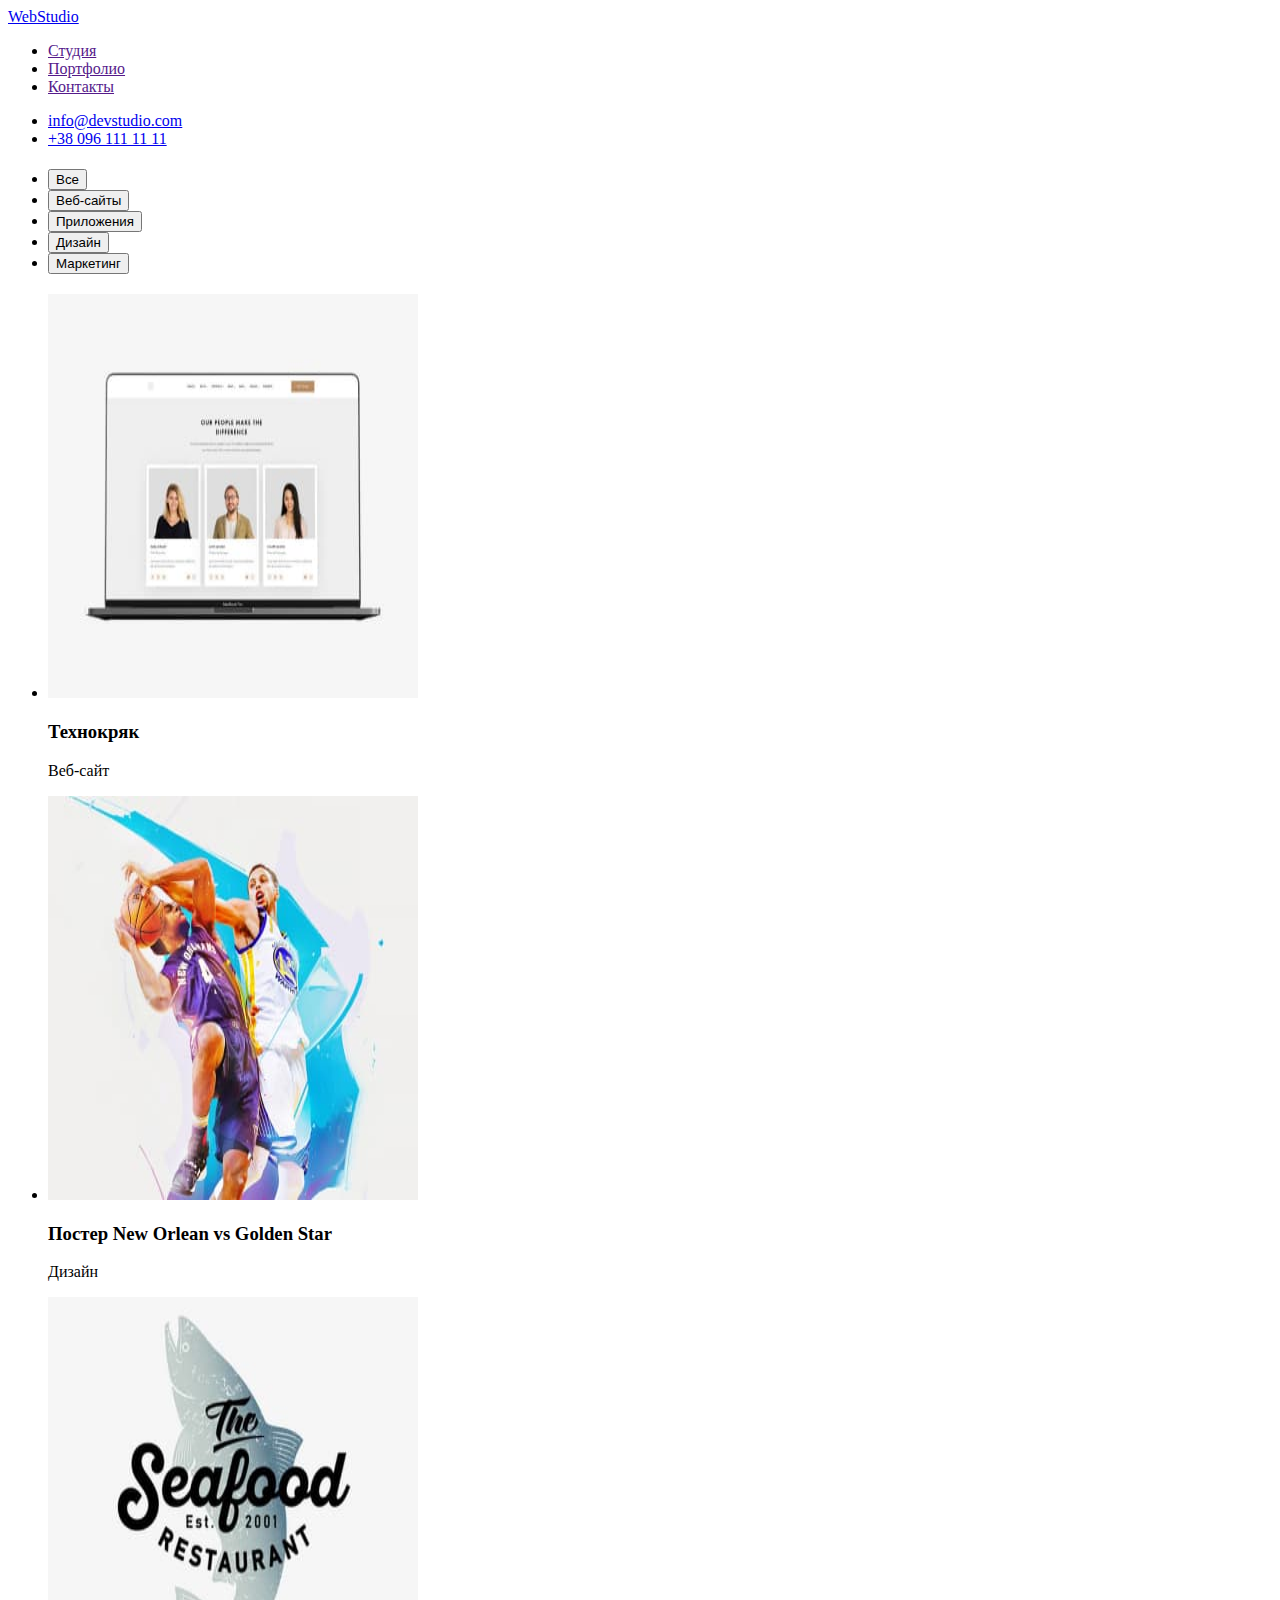
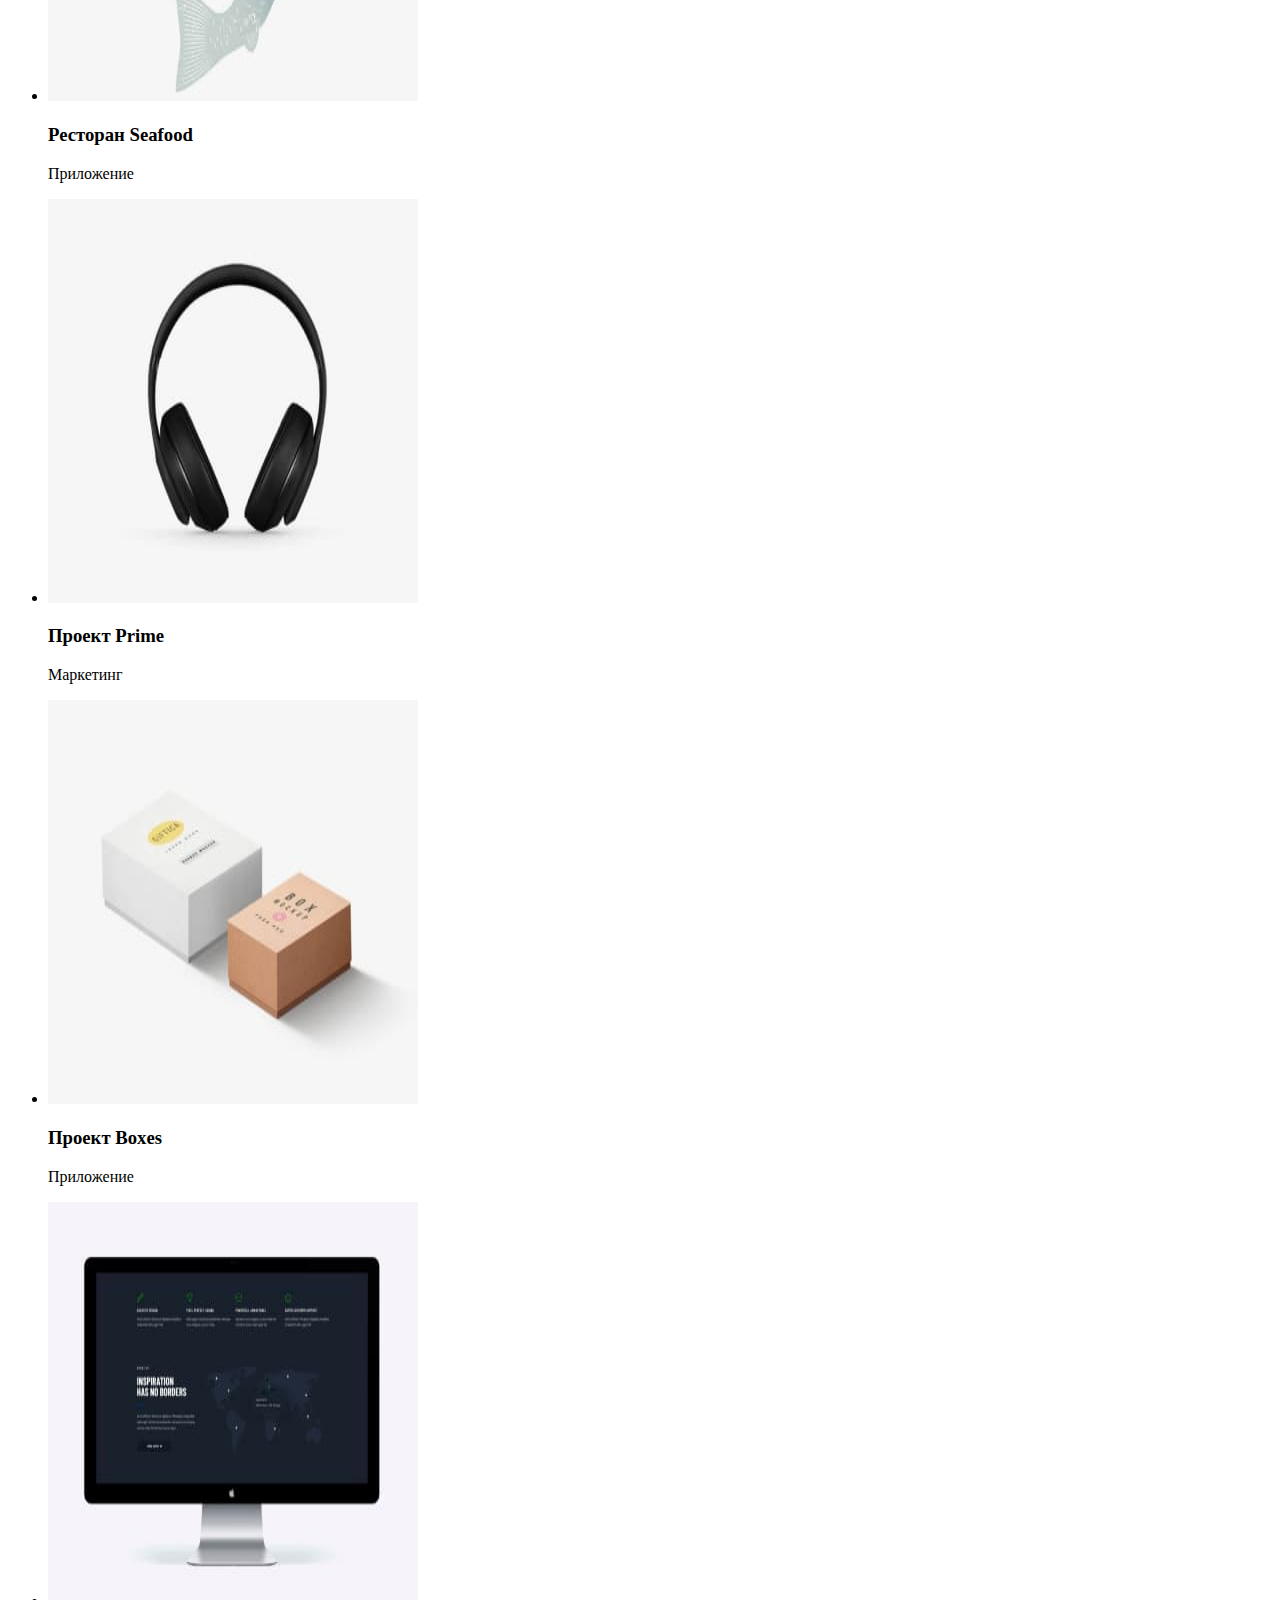
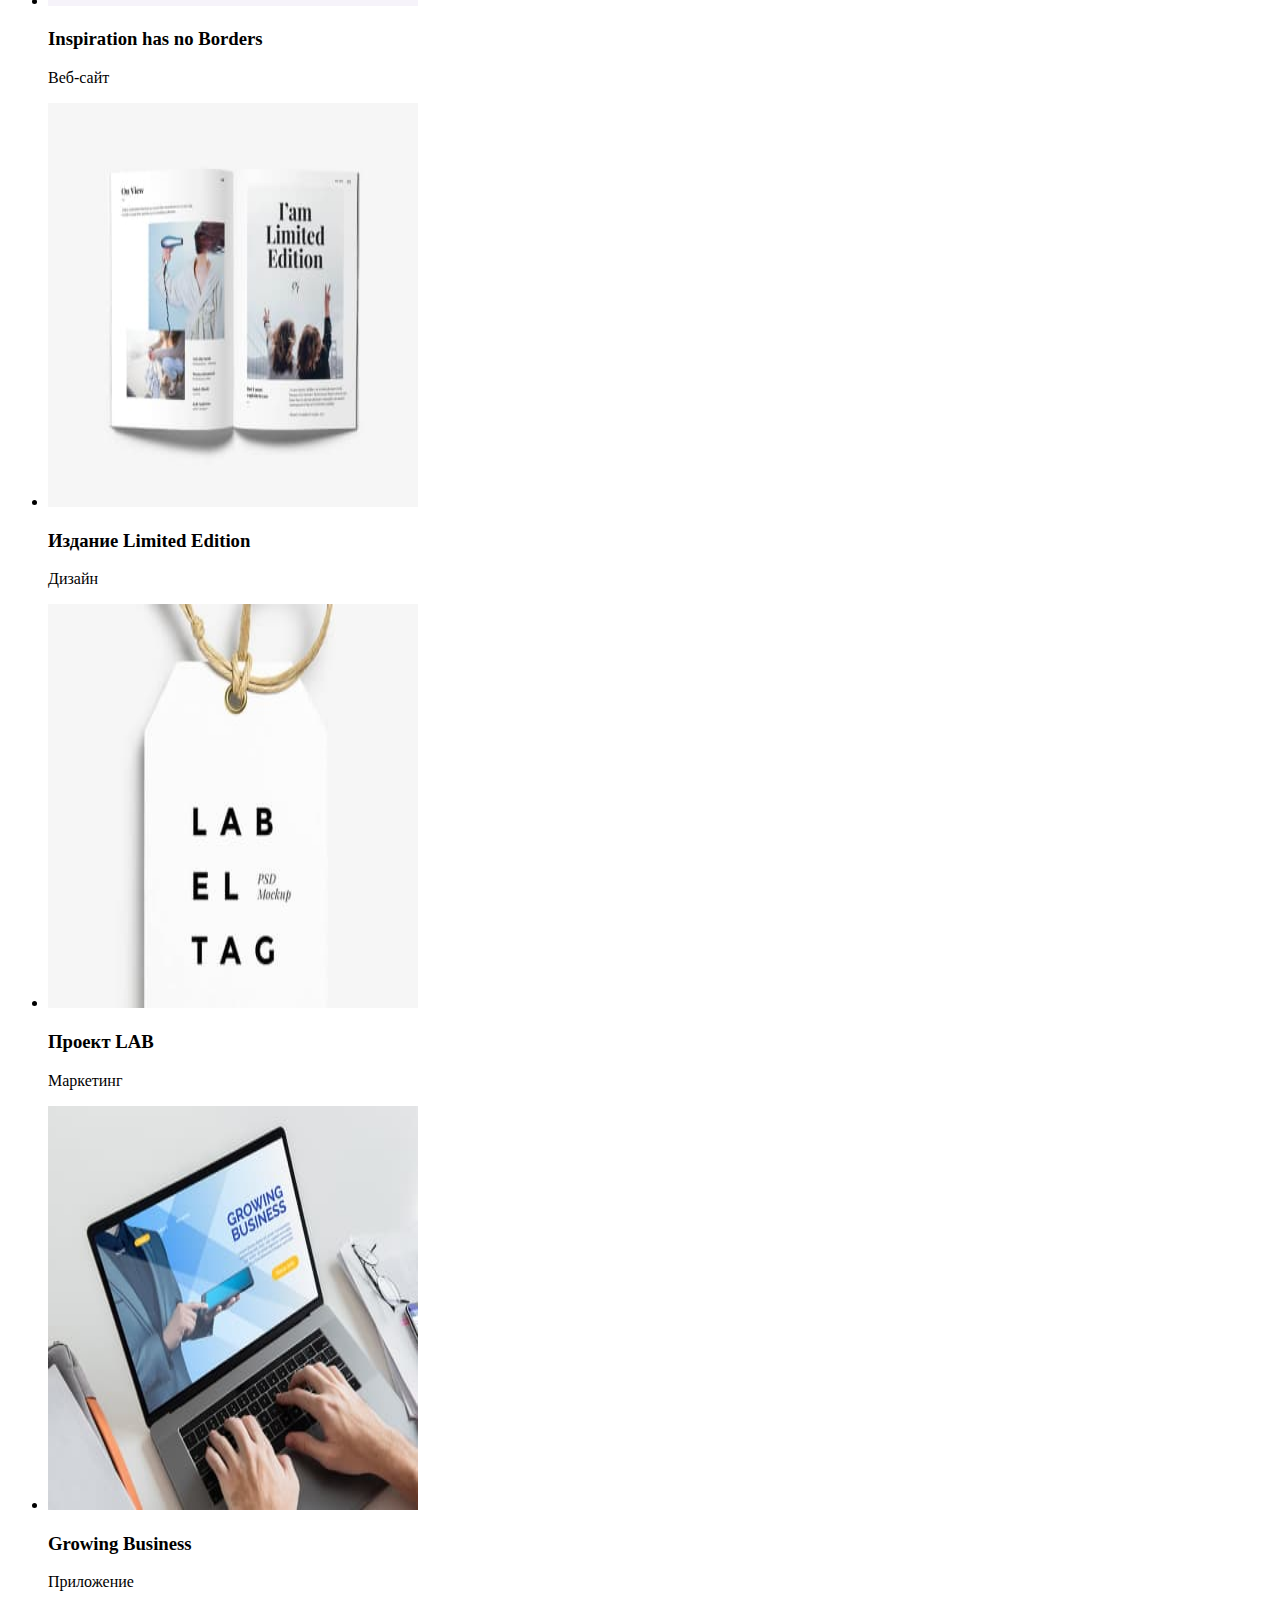
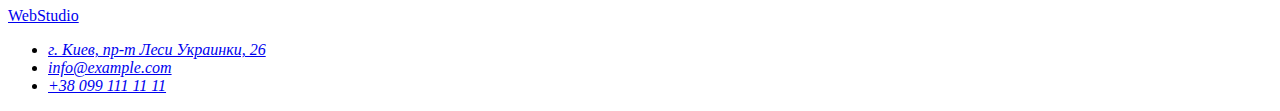
==== portfolio.html @ 492611cc "розмітка" ====
<!DOCTYPE html>
<html lang="ru">
  <head>
    <meta charset="UTF-8" />
    <meta http-equiv="X-UA-Compatible" content="IE=edge" />
    <meta name="viewport" content="width=device-width, initial-scale=1.0" />
    <meta name="description" content="Вивчення основ HTML5 для новачків" />
    <title>HW02</title>
  </head>
  <body>
    <!--шапка сторінки-->
    <header>
      <!--навігація сторінки-->
      <nav>
        <a href="/">WebStudio</a>
        <ul>
          <li><a href="">Студия</a></li>
          <li><a href="">Портфолио</a></li>
          <li><a href="">Контакты</a></li>
        </ul>
      </nav>
      <ul>
        <li><a href="info@devstudio.com">info@devstudio.com</a></li>
        <li><a href="tel:+380961111111">+38 096 111 11 11</a></li>
      </ul>
    </header>

    <!-- унікальний контент сторінки -->
    <main>
      <h1></h1>
      <!-- filters -->
      <section>
        <h2></h2>
        <ul>
          <li>
            <button type="button">Все</button>
          </li>
          <li>
            <button type="button">Веб-сайты</button>
          </li>
          <li>
            <button type="button">Приложения</button>
          </li>
          <li>
            <button type="button">Дизайн</button>
          </li>
          <li>
            <button type="button">Маркетинг</button>
          </li>
        </ul>
      </section>

      <!-- projects -->
      <section>
        <h2></h2>
        <ul>
          <li>
            <img
              src="./images studio/Web Studio (Version 2.1)/img-1.jpg"
              alt="на мониторе изображеньі три карточки с фото людей и описанием"
              width="370"
              height="404"
            />
            <h3>Технокряк</h3>
            <p>Веб-сайт</p>
          </li>

          <li>
            <img
              src="./images studio/Web Studio (Version 2.1)/img-2.jpg"
              alt="два баскетболиста Нью Ороеан и Голден Стар в прьіжке"
              width="370"
              height="404"
            />
            <h3>Постер New Orlean vs Golden Star</h3>
            <p>Дизайн</p>
          </li>

          <li>
            <img
              src="./images studio/Web Studio (Version 2.1)/img-3.jpg"
              alt="ємблема ресторана сифуд"
              width="370"
              height="404"
            />
            <h3>Ресторан Seafood</h3>
            <p>Приложение</p>
          </li>

          <li>
            <img
              src="./images studio/Web Studio (Version 2.1)/img-4.jpg"
              alt="черньіе наушники"
              width="370"
              height="404"
            />
            <h3>Проект Prime</h3>
            <p>Маркетинг</p>
          </li>

          <li>
            <img
              src="./images studio/Web Studio (Version 2.1)/img-5.jpg"
              alt="две коробки разного размера"
              width="370"
              height="404"
            />
            <h3>Проект Boxes</h3>
            <p>Приложение</p>
          </li>

          <li>
            <img
              src="./images studio/Web Studio (Version 2.1)/img-6.jpg"
              alt="карта мира и колонки с текстом"
              width="370"
              height="404"
            />
            <h3>Inspiration has no Borders</h3>
            <p>Веб-сайт</p>
          </li>

          <li>
            <img
              src="./images studio/Web Studio (Version 2.1)/img-7.jpg"
              alt="брошюра с текстом ай єм лимитед єдишн"
              width="370"
              height="404"
            />
            <h3>Издание Limited Edition</h3>
            <p>Дизайн</p>
          </li>

          <li>
            <img
              src="./images studio/Web Studio (Version 2.1)/img-8.jpg"
              alt="єтикетка лаб єль таг"
              width="370"
              height="404"
            />
            <h3>Проект LAB</h3>
            <p>Маркетинг</p>
          </li>

          <li>
            <img
              src="./images studio/Web Studio (Version 2.1)/img-9.jpg"
              alt="лаптоп программиста с заставкой Гроавин бизнес"
              width="370"
              height="404"
            />
            <h3>Growing Business</h3>
            <p>Приложение</p>
          </li>
        </ul>
      </section>
    </main>
    <!-- підвал сторінки -->
    <footer>
      <a href="/">WebStudio</a>
      <address>
        <ul>
          <li>
            <a href="г.Киев,пр-тЛесиУкраинки,26"
              >г. Киев, пр-т Леси Украинки, 26</a
            >
          </li>
          <li><a href="info@example.com">info@example.com</a></li>
          <li><a href="tel:+380991111111">+38 099 111 11 11</a></li>
        </ul>
      </address>
    </footer>
  </body>
</html>
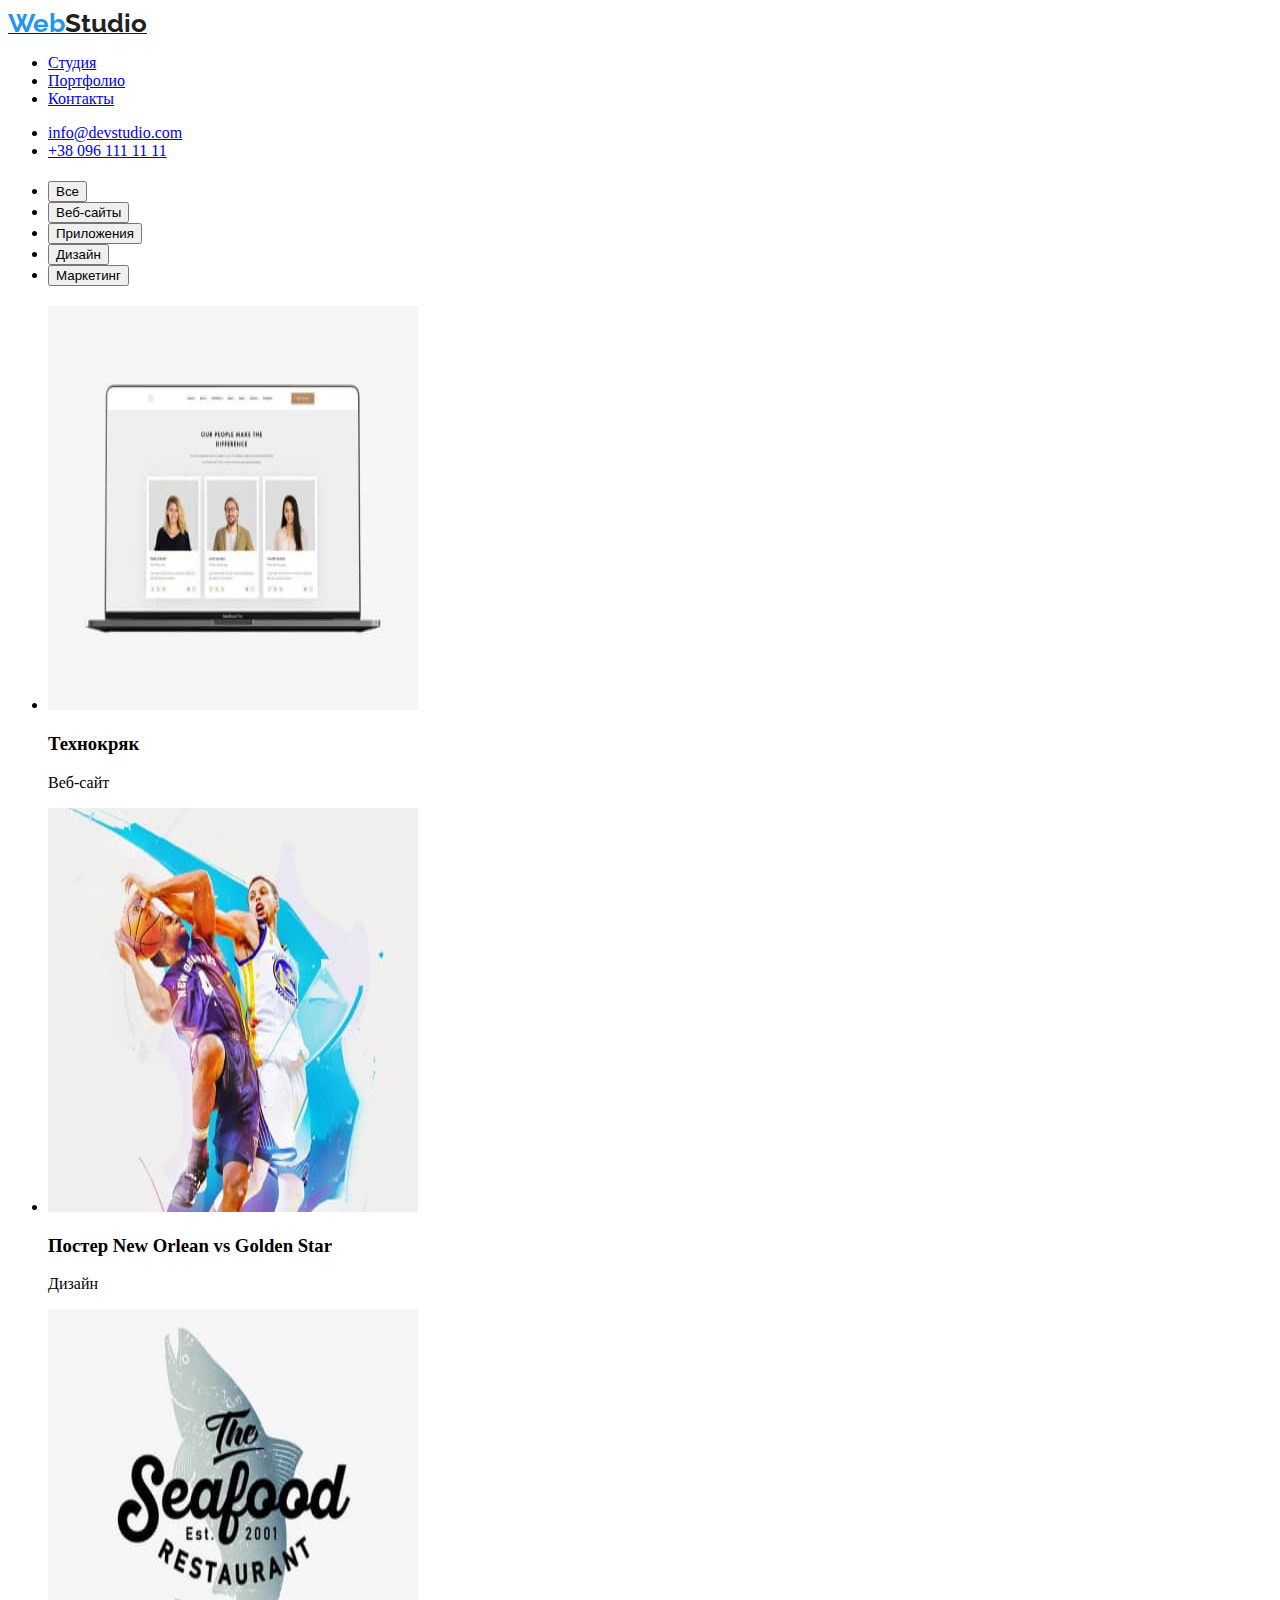
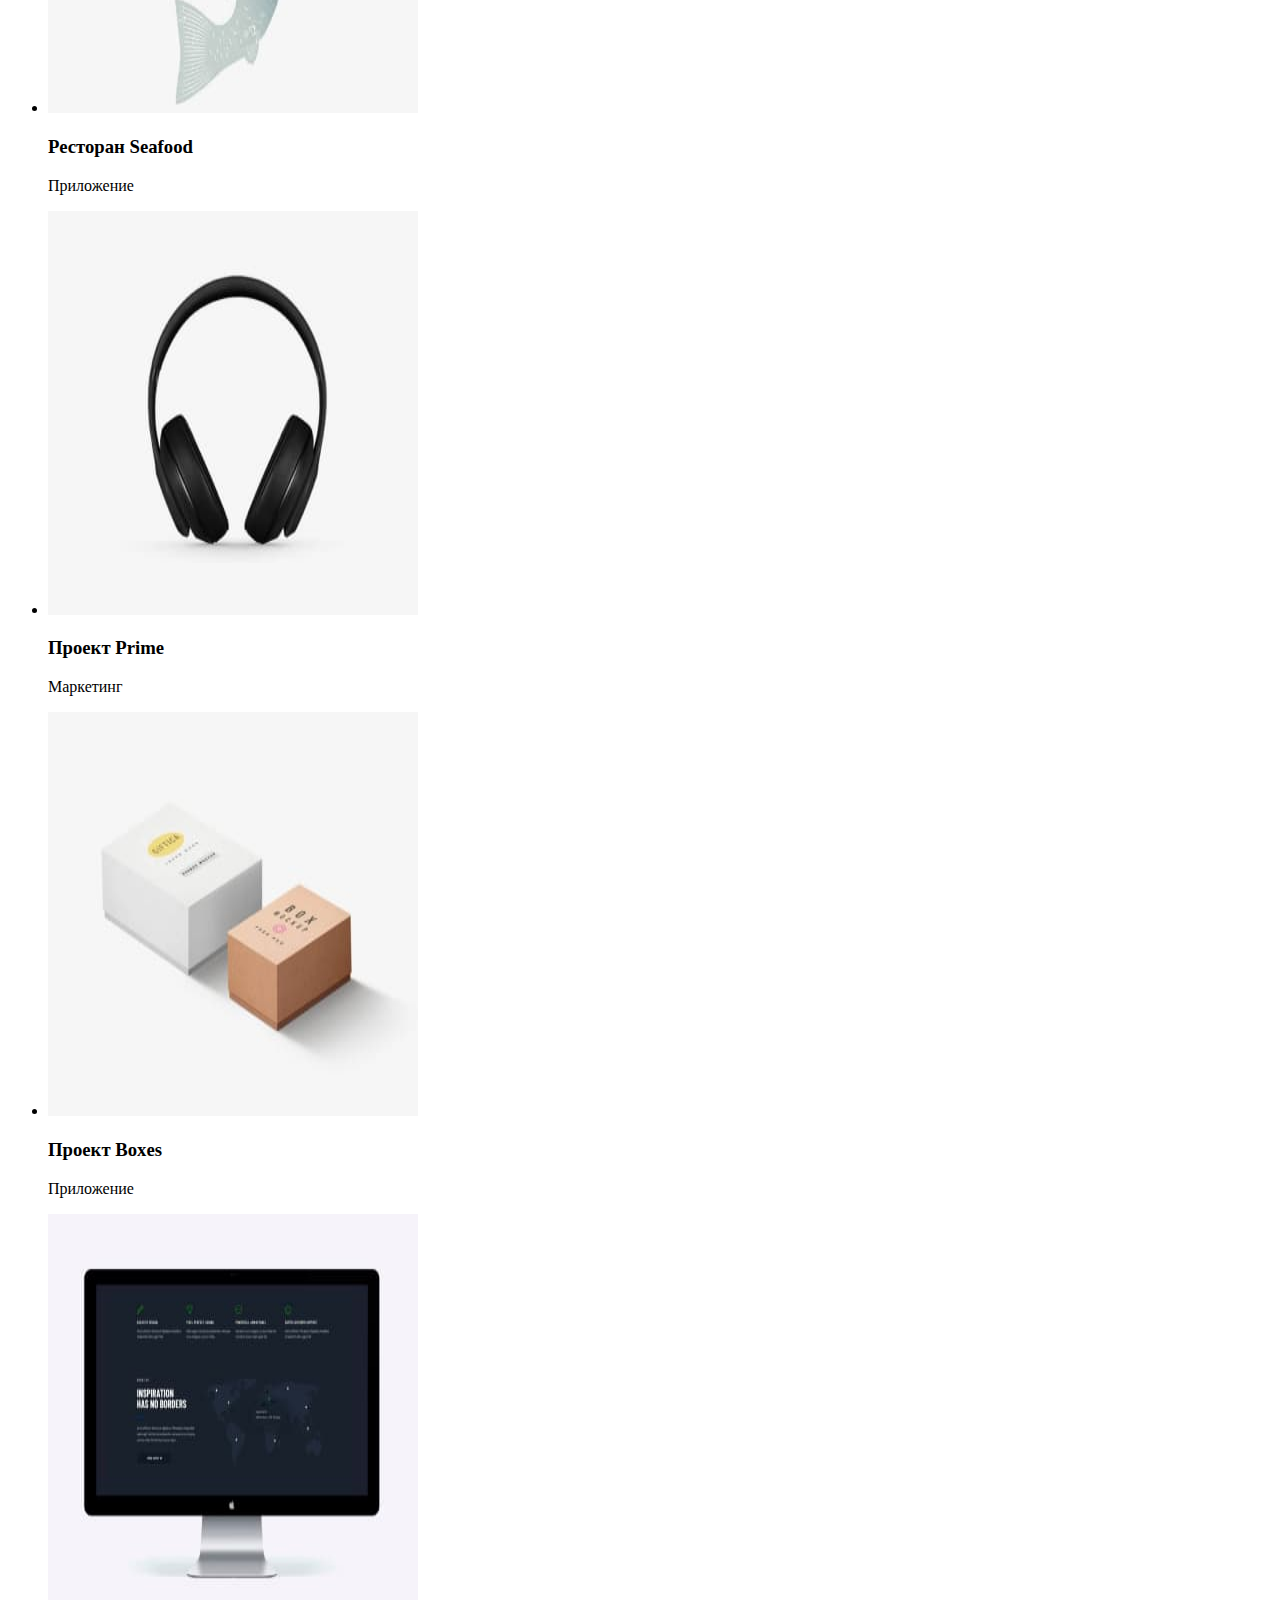
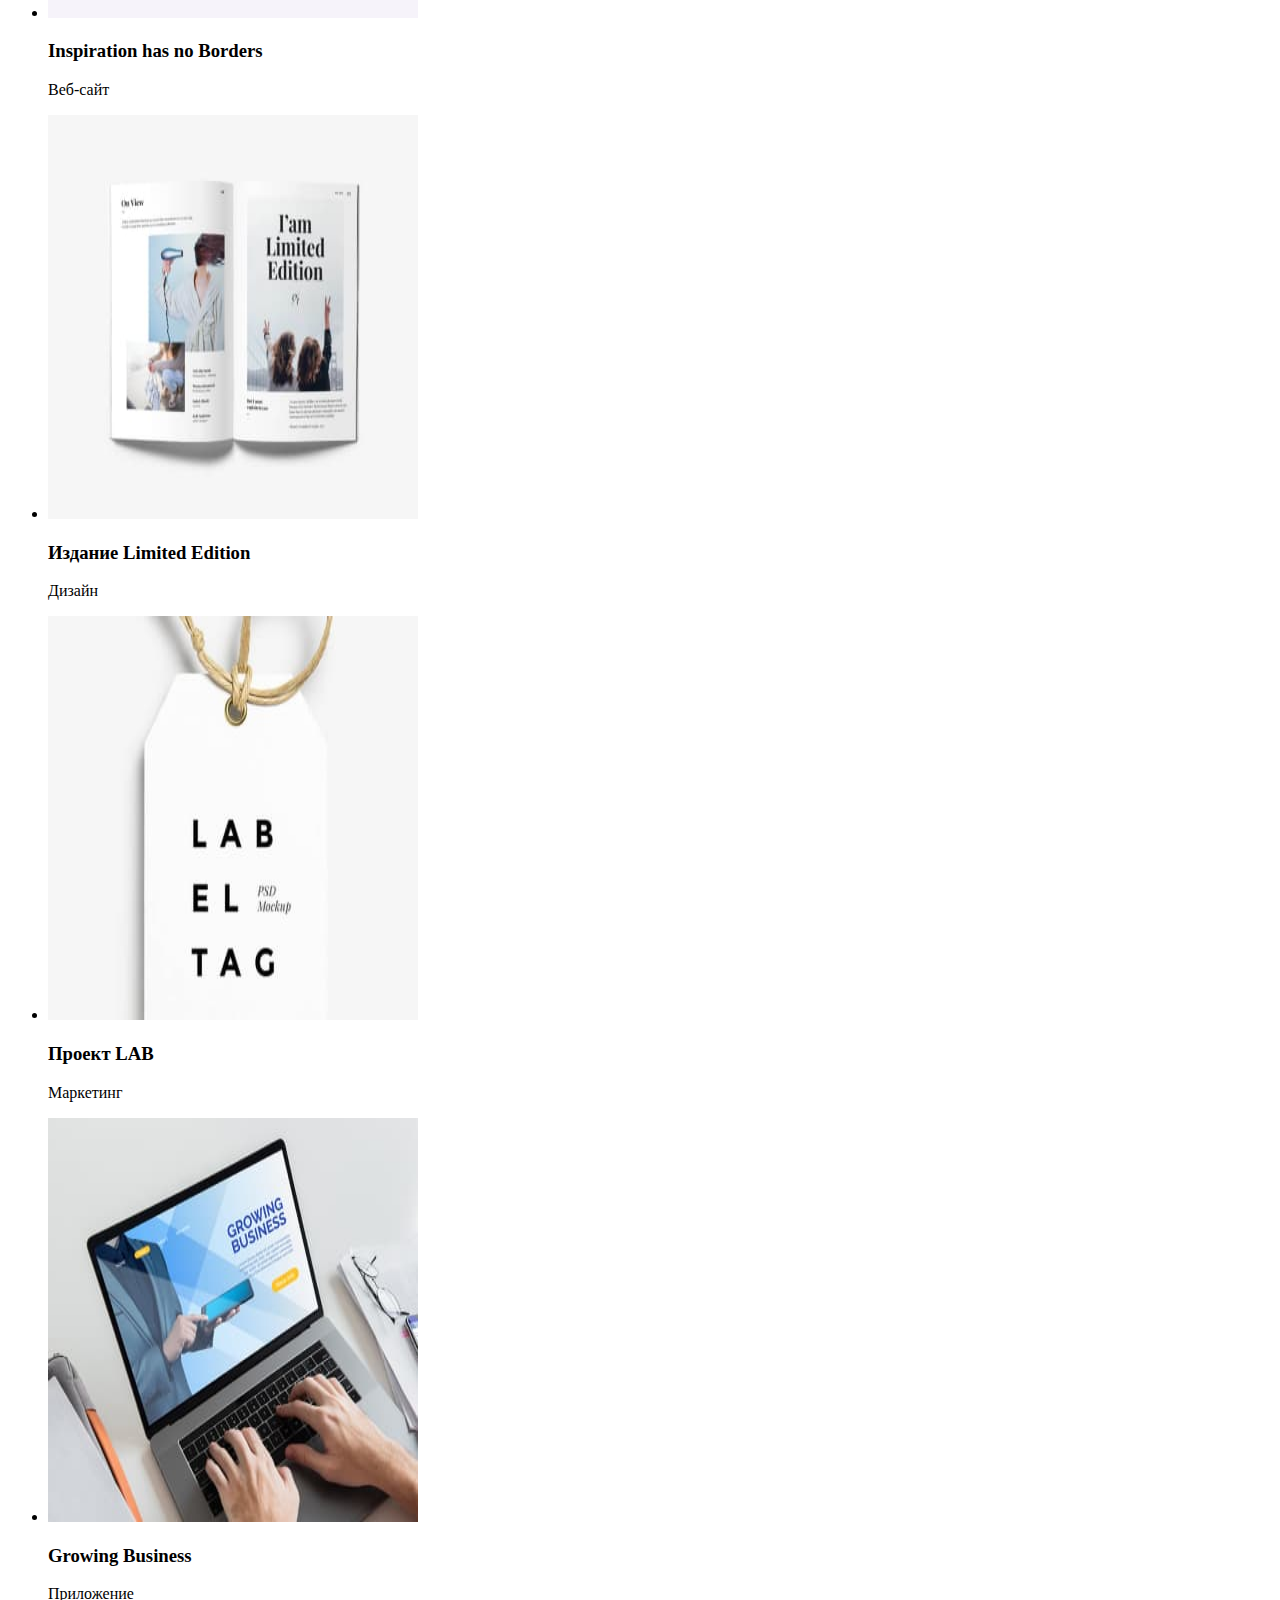
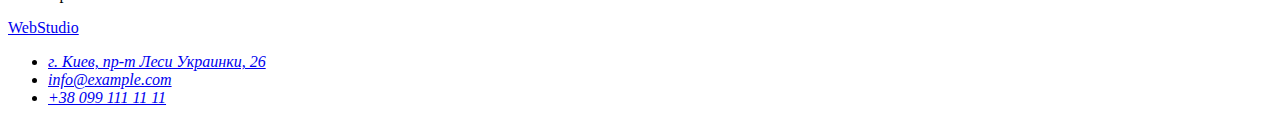
==== commit d91f994a: "почав оформлювати шрифти та кольори" ====
--- a/portfolio.html
+++ b/portfolio.html
@@ -5,25 +5,29 @@
     <meta http-equiv="X-UA-Compatible" content="IE=edge" />
     <meta name="viewport" content="width=device-width, initial-scale=1.0" />
     <meta name="description" content="Вивчення основ HTML5 для новачків" />
-    <title>HW02</title>
+    <link rel="stylesheet" href="./css/styles.css"/>
+    <link
+      href="https://fonts.googleapis.com/css2?family=Raleway:wght@700&family=Roboto:wght@400;500;700&display=swap"
+      rel="stylesheet">
+    <title>Portfolio</title>
   </head>
   <body>
     <!--шапка сторінки-->
     <header>
-      <!--навігація сторінки-->
-      <nav>
-        <a href="/">WebStudio</a>
-        <ul>
-          <li><a href="">Студия</a></li>
-          <li><a href="">Портфолио</a></li>
-          <li><a href="">Контакты</a></li>
+        <!--навігація сторінки-->
+        <nav>
+          <a href="portfolio.html" class="header-link"><span class="logo-web">Web</span><span class="logo-studio">Studio</span></a>
+          <ul class="header">
+            <li><a href="Студия" class="header-list">Студия</a></li>
+            <li><a href="Портфолио" class="header-list">Портфолио</a></li>
+            <li><a href="Контакты" class="header-list">Контакты</a></li>
+          </ul>
+        </nav>
+        <ul class="header-contact">
+          <li><a href="info@devstudio.com" class="header-contact">info@devstudio.com</a></li>
+          <li><a href="tel:+380961111111" class="header-contact">+38 096 111 11 11</a></li>
         </ul>
-      </nav>
-      <ul>
-        <li><a href="info@devstudio.com">info@devstudio.com</a></li>
-        <li><a href="tel:+380961111111">+38 096 111 11 11</a></li>
-      </ul>
-    </header>
+      </header>
 
     <!-- унікальний контент сторінки -->
     <main>
@@ -157,7 +161,7 @@
     </main>
     <!-- підвал сторінки -->
     <footer>
-      <a href="/">WebStudio</a>
+      <a href="Portfolio">WebStudio</a>
       <address>
         <ul>
           <li>
--- a/css/styles.css
+++ b/css/styles.css
@@ -0,0 +1,19 @@
+/* color: #2196F3;
+    color: #757575;
+    color: #212121; */
+
+
+.logo-web{
+    color: #2196F3;
+    font-family: Raleway;
+    font-weight: 700;
+    font-size: 26px;
+}
+
+.logo-studio{
+    color:#212121 ;
+    font-family: Raleway;
+    font-weight: 700;
+    font-size: 26px;
+}
+
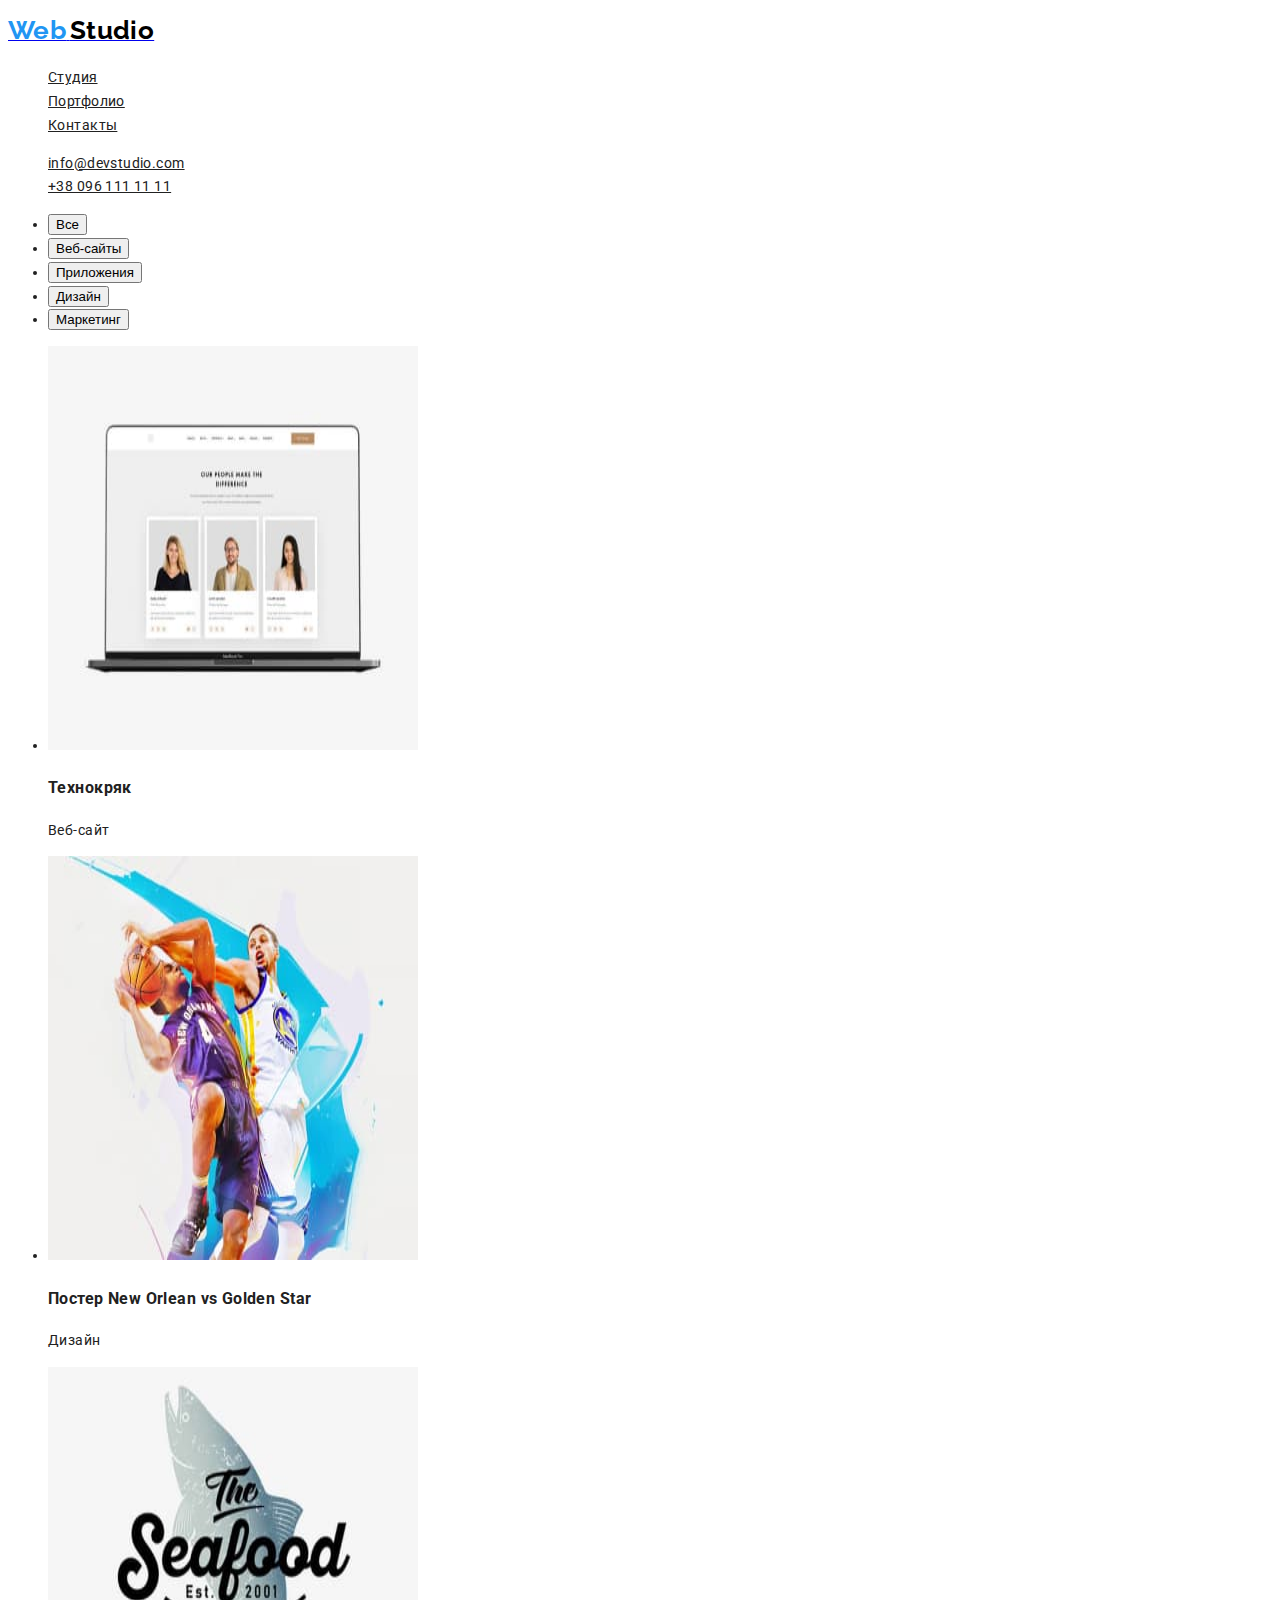
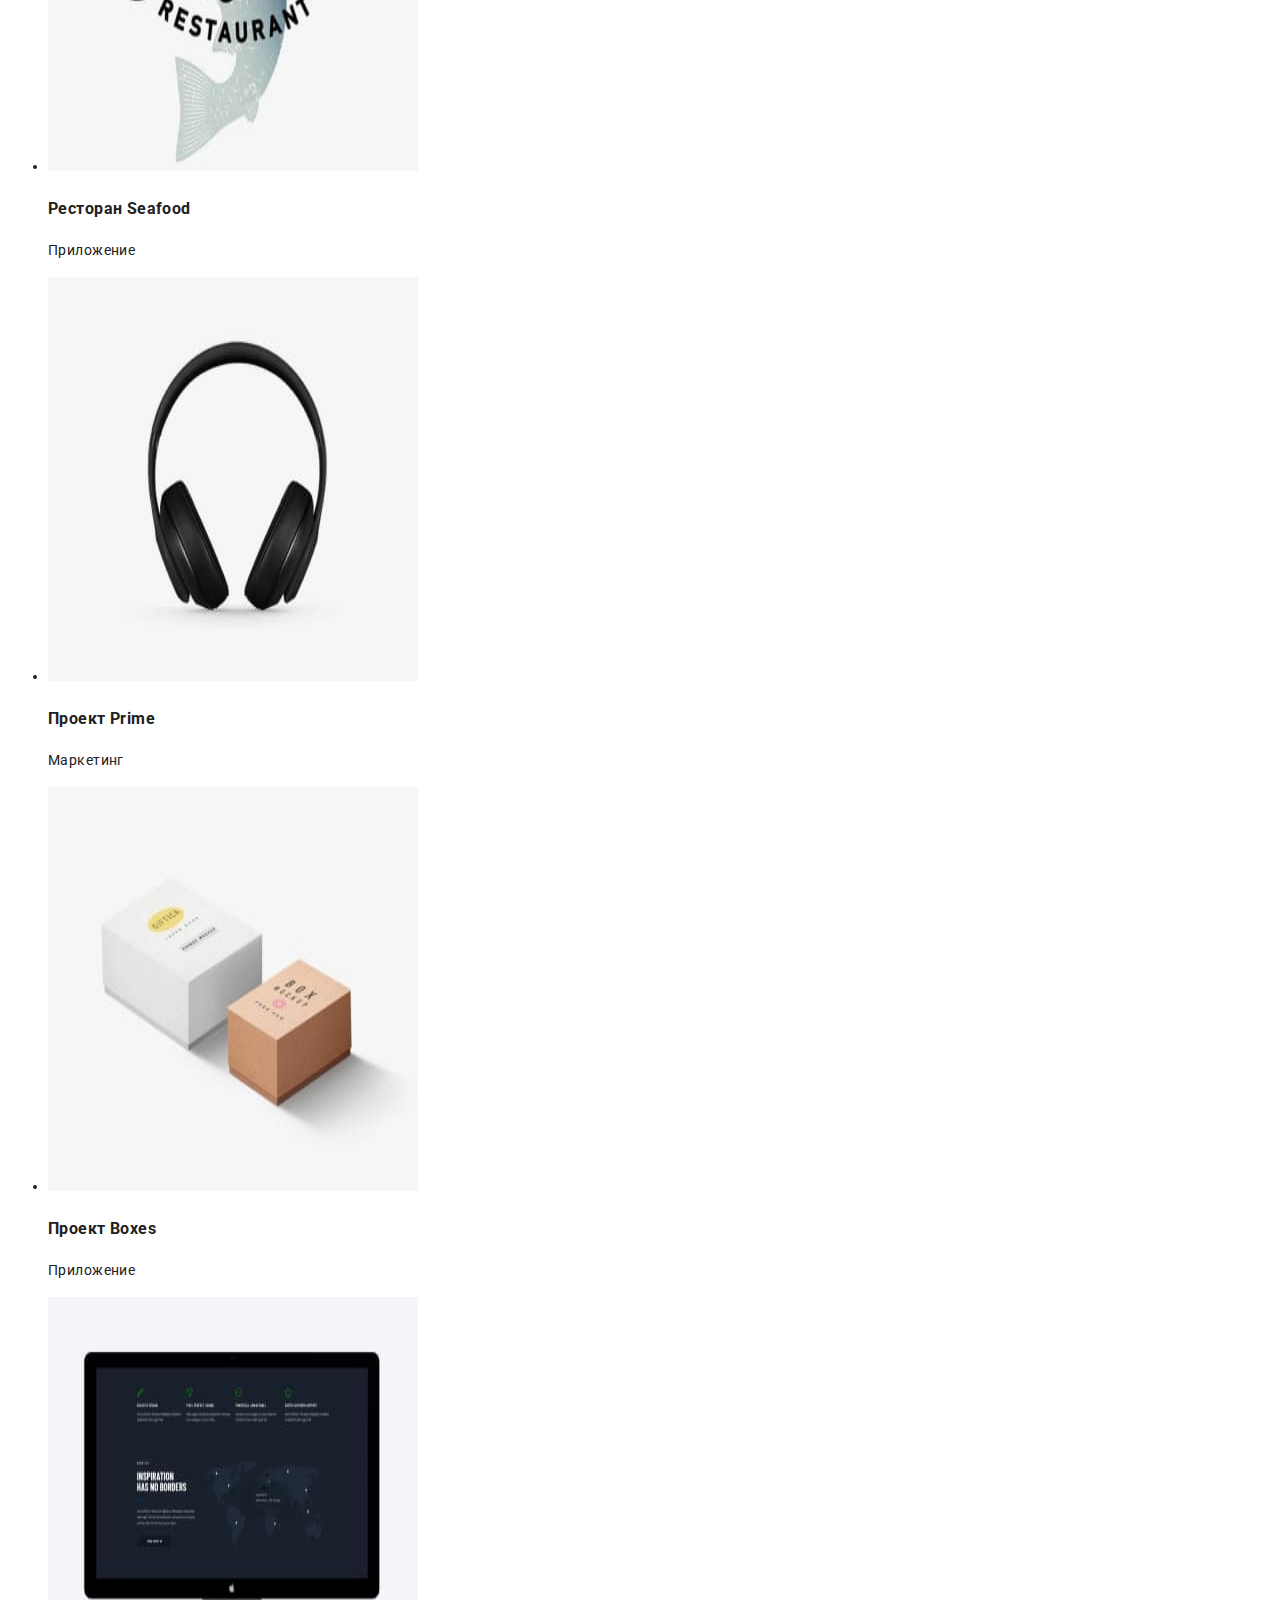
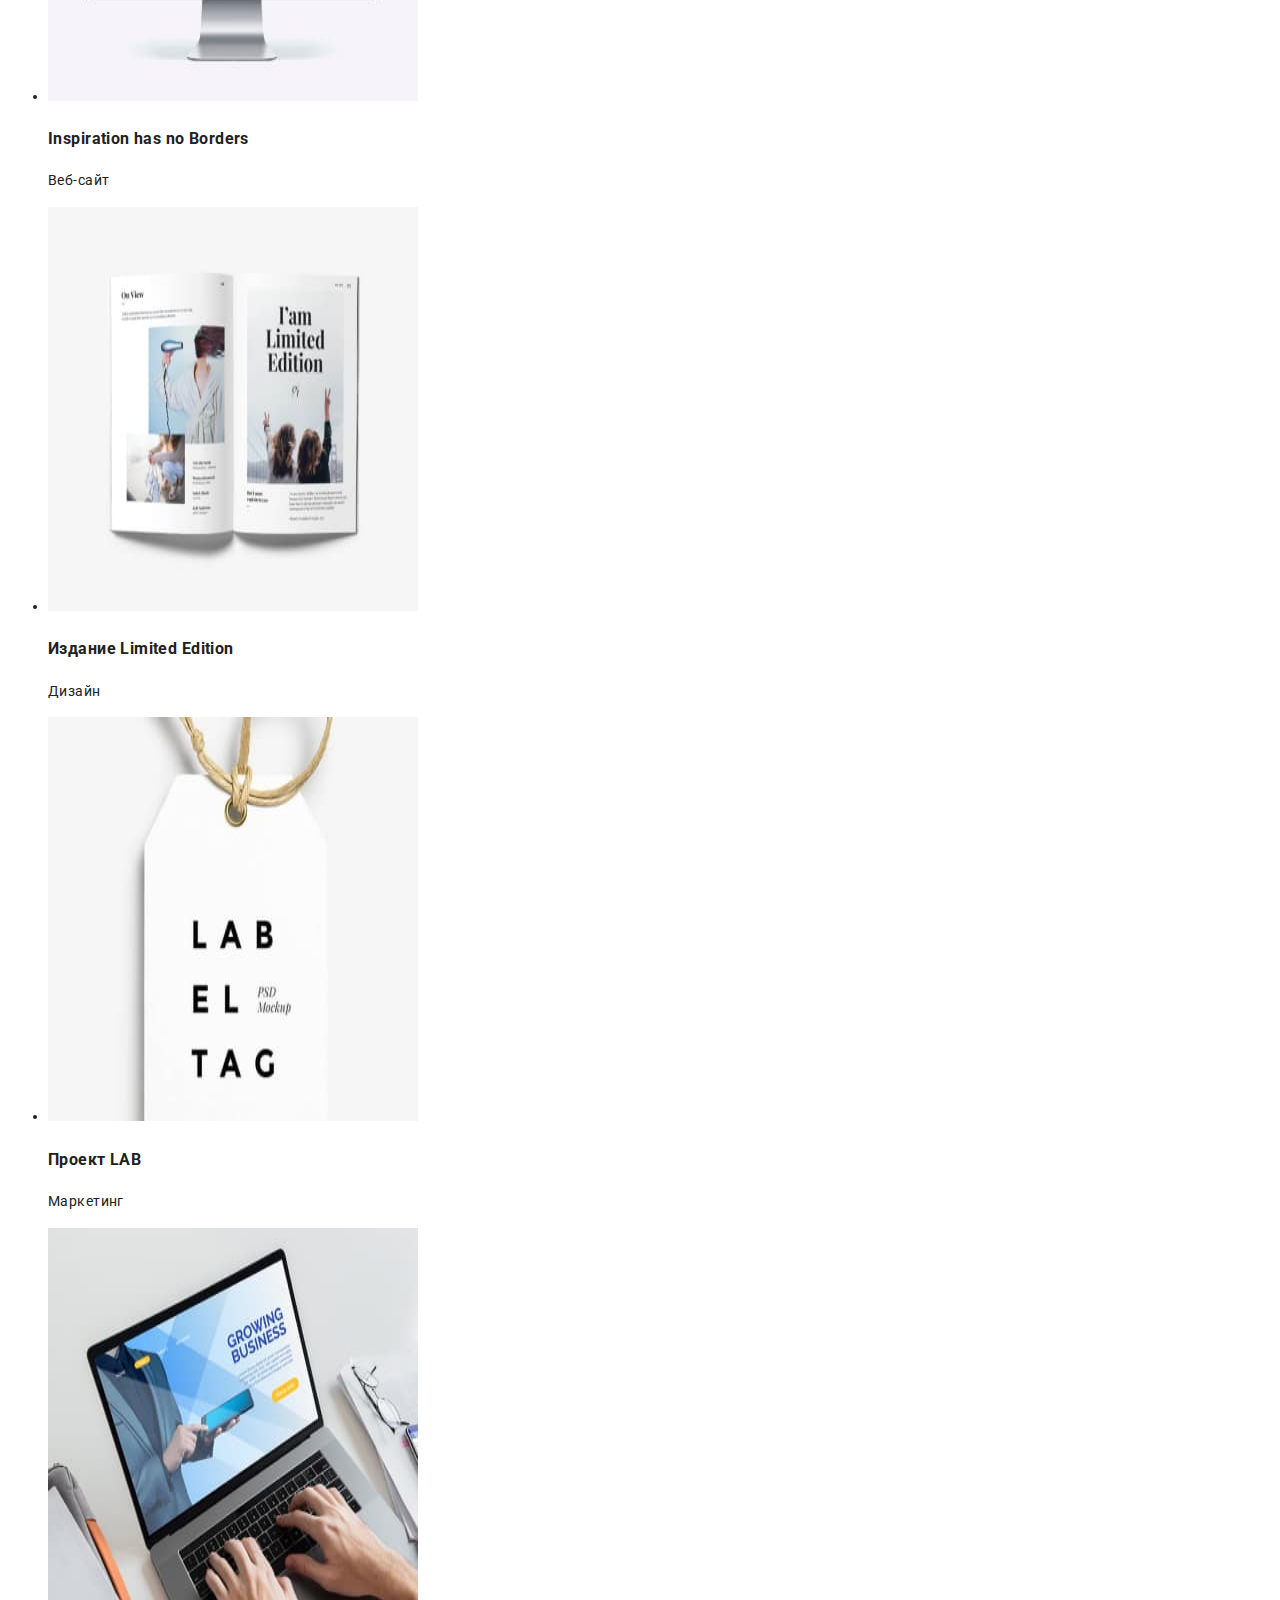
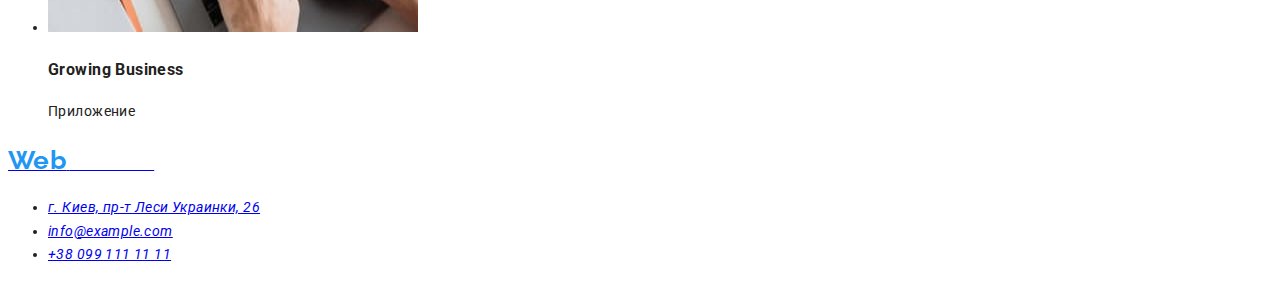
==== commit da947b2e: "add true marking" ====
--- a/portfolio.html
+++ b/portfolio.html
@@ -5,36 +5,54 @@
     <meta http-equiv="X-UA-Compatible" content="IE=edge" />
     <meta name="viewport" content="width=device-width, initial-scale=1.0" />
     <meta name="description" content="Вивчення основ HTML5 для новачків" />
-    <link rel="stylesheet" href="./css/styles.css"/>
+    <title>Portfolio</title>
+    <link rel="stylesheet" href="css/styles.css" />
     <link
-      href="https://fonts.googleapis.com/css2?family=Raleway:wght@700&family=Roboto:wght@400;500;700&display=swap"
-      rel="stylesheet">
-    <title>Portfolio</title>
+      href="https://fonts.googleapis.com/css2?family=Raleway:wght@700&family=Roboto:wght@400;500;700;900&display=swap"
+      rel="stylesheet"
+    />
   </head>
   <body>
     <!--шапка сторінки-->
     <header>
-        <!--навігація сторінки-->
-        <nav>
-          <a href="portfolio.html" class="header-link"><span class="logo-web">Web</span><span class="logo-studio">Studio</span></a>
-          <ul class="header">
-            <li><a href="Студия" class="header-list">Студия</a></li>
-            <li><a href="Портфолио" class="header-list">Портфолио</a></li>
-            <li><a href="Контакты" class="header-list">Контакты</a></li>
-          </ul>
-        </nav>
-        <ul class="header-contact">
-          <li><a href="info@devstudio.com" class="header-contact">info@devstudio.com</a></li>
-          <li><a href="tel:+380961111111" class="header-contact">+38 096 111 11 11</a></li>
+      <!--навігація сторінки-->
+      <nav>
+        <a class="header-link" href="index.html"
+          ><span class="logo-web">Web</span>
+          <span class="logo-header">Studio</span></a
+        >
+        <ul class="header list">
+          <li>
+            <a class="header-list" href="./index.html">Студия</a>
+          </li>
+          <li>
+            <a class="header-list" href="./portfolio.html">Портфолио</a>
+          </li>
+          <li>
+            <a class="header-list" href="Контакты">Контакты</a>
+          </li>
         </ul>
-      </header>
+      </nav>
+      <ul class="header-contacts list">
+        <li>
+          <a class="header-contact" href="info@devstudio.com"
+            >info@devstudio.com</a
+          >
+        </li>
+        <li>
+          <a class="header-contact" href="tel:+380961111111"
+            >+38 096 111 11 11</a
+          >
+        </li>
+      </ul>
+    </header>
 
     <!-- унікальний контент сторінки -->
     <main>
-      <h1></h1>
+      <h1 class="visually-hidden">портфоліо</h1>
       <!-- filters -->
       <section>
-        <h2></h2>
+        <h2 class="visually-hidden">кнопки переходу по типам проектів</h2>
         <ul>
           <li>
             <button type="button">Все</button>
@@ -56,11 +74,11 @@
 
       <!-- projects -->
       <section>
-        <h2></h2>
+        <h2 class="visually-hidden">проекти</h2>
         <ul>
           <li>
             <img
-              src="./images studio/Web Studio (Version 2.1)/img-1.jpg"
+              src="./images/projects/img-1.jpg"
               alt="на мониторе изображеньі три карточки с фото людей и описанием"
               width="370"
               height="404"
@@ -71,7 +89,7 @@
 
           <li>
             <img
-              src="./images studio/Web Studio (Version 2.1)/img-2.jpg"
+              src="./images/projects/img-2.jpg"
               alt="два баскетболиста Нью Ороеан и Голден Стар в прьіжке"
               width="370"
               height="404"
@@ -82,7 +100,7 @@
 
           <li>
             <img
-              src="./images studio/Web Studio (Version 2.1)/img-3.jpg"
+              src="./images/projects/img-3.jpg"
               alt="ємблема ресторана сифуд"
               width="370"
               height="404"
@@ -93,7 +111,7 @@
 
           <li>
             <img
-              src="./images studio/Web Studio (Version 2.1)/img-4.jpg"
+              src="./images/projects/img-4.jpg"
               alt="черньіе наушники"
               width="370"
               height="404"
@@ -104,7 +122,7 @@
 
           <li>
             <img
-              src="./images studio/Web Studio (Version 2.1)/img-5.jpg"
+              src="./images/projects/img-5.jpg"
               alt="две коробки разного размера"
               width="370"
               height="404"
@@ -115,7 +133,7 @@
 
           <li>
             <img
-              src="./images studio/Web Studio (Version 2.1)/img-6.jpg"
+              src="./images/projects/img-6.jpg"
               alt="карта мира и колонки с текстом"
               width="370"
               height="404"
@@ -126,7 +144,7 @@
 
           <li>
             <img
-              src="./images studio/Web Studio (Version 2.1)/img-7.jpg"
+              src="./images/projects/img-7.jpg"
               alt="брошюра с текстом ай єм лимитед єдишн"
               width="370"
               height="404"
@@ -137,7 +155,7 @@
 
           <li>
             <img
-              src="./images studio/Web Studio (Version 2.1)/img-8.jpg"
+              src="./images/projects/img-8.jpg"
               alt="єтикетка лаб єль таг"
               width="370"
               height="404"
@@ -148,7 +166,7 @@
 
           <li>
             <img
-              src="./images studio/Web Studio (Version 2.1)/img-9.jpg"
+              src="./images/projects/img-9.jpg"
               alt="лаптоп программиста с заставкой Гроавин бизнес"
               width="370"
               height="404"
@@ -161,7 +179,10 @@
     </main>
     <!-- підвал сторінки -->
     <footer>
-      <a href="Portfolio">WebStudio</a>
+      <a class="header-link" href="index.html"
+          ><span class="logo-web">Web</span>
+          <span class="logo-footer">Studio</span></a
+        >
       <address>
         <ul>
           <li>
--- a/css/styles.css
+++ b/css/styles.css
@@ -1,19 +1,114 @@
-/* color: #2196F3;
-    color: #757575;
-    color: #212121; */
+.visually-hidden {
+    position: absolute;
+    white-space: nowrap;
+    width: 1px;
+    height: 1px;
+    overflow: hidden;
+    border: 0;
+    padding: 0;
+    clip: rect(0 0 0 0);
+    clip-path: inset(50%);
+    margin: -1px;
+  }
+
+:root{
+    /* colors */
+    --brand-color: #2196F3;
+    --logo-color: #000000;
+    --text-first: #212121;
+    --text-second: #757575;
+    --text-third-tlbgc: #FFFFFF;
+    --header-line: #ECECEC;
+    --bgc-ourcom: #F5F4FA; 
+    --bgc-foot-hero: #2F303A;
+}
+
+/* відключення стандартних властивостей "обнулення"*/
+.list {
+    list-style: none;
+    text-decoration: none;
+}
+
+body {
+    font-family:'Roboto','Ralewey','sans-serif';
+    font-size: 14px;
+    line-height: 1.7;
+    letter-spacing: 0.03em;  
+    color: #212121; 
+}
 
 
+/* header */
+/* nav */
+/* logo */
+
 .logo-web{
-    color: #2196F3;
+    color:var(--brand-color);
     font-family: Raleway;
     font-weight: 700;
     font-size: 26px;
 }
 
-.logo-studio{
-    color:#212121 ;
+
+.logo-header{
+    color:var(--logo-color);
     font-family: Raleway;
     font-weight: 700;
     font-size: 26px;
 }
 
+    
+/* header-list */
+
+.header-list {
+    color:var(--text-first);
+}
+
+.header-list:hover,:focus{
+    color:var(--brand-color);
+}
+
+/* header-contact */
+
+.header-contact {
+    color: var(--text-first);
+}
+
+.header-contact:hover,:focus{
+    color: var(--brand-color);
+}
+
+/* main */
+/* hero */
+.hero {
+    background-color: var(--bgc-foot-hero);
+}
+.hero-title {
+    color: var(--text-third-tlbgc);
+    text-transform: uppercase;
+    text-align: center;
+}
+
+.section{
+    color:var(--text-first);
+}
+.section-title{
+    color:var(--text-first);
+}
+.section-text{
+    color: var(--text-second);
+}
+
+/* особенности */
+/* чем мьі занимаемся */
+/* наша команда */
+
+
+
+/* footer */
+.logo-footer{
+    color:var(--text-third-tlbgc);
+    font-family: Raleway;
+    font-weight: 700;
+    font-size: 26px;
+}
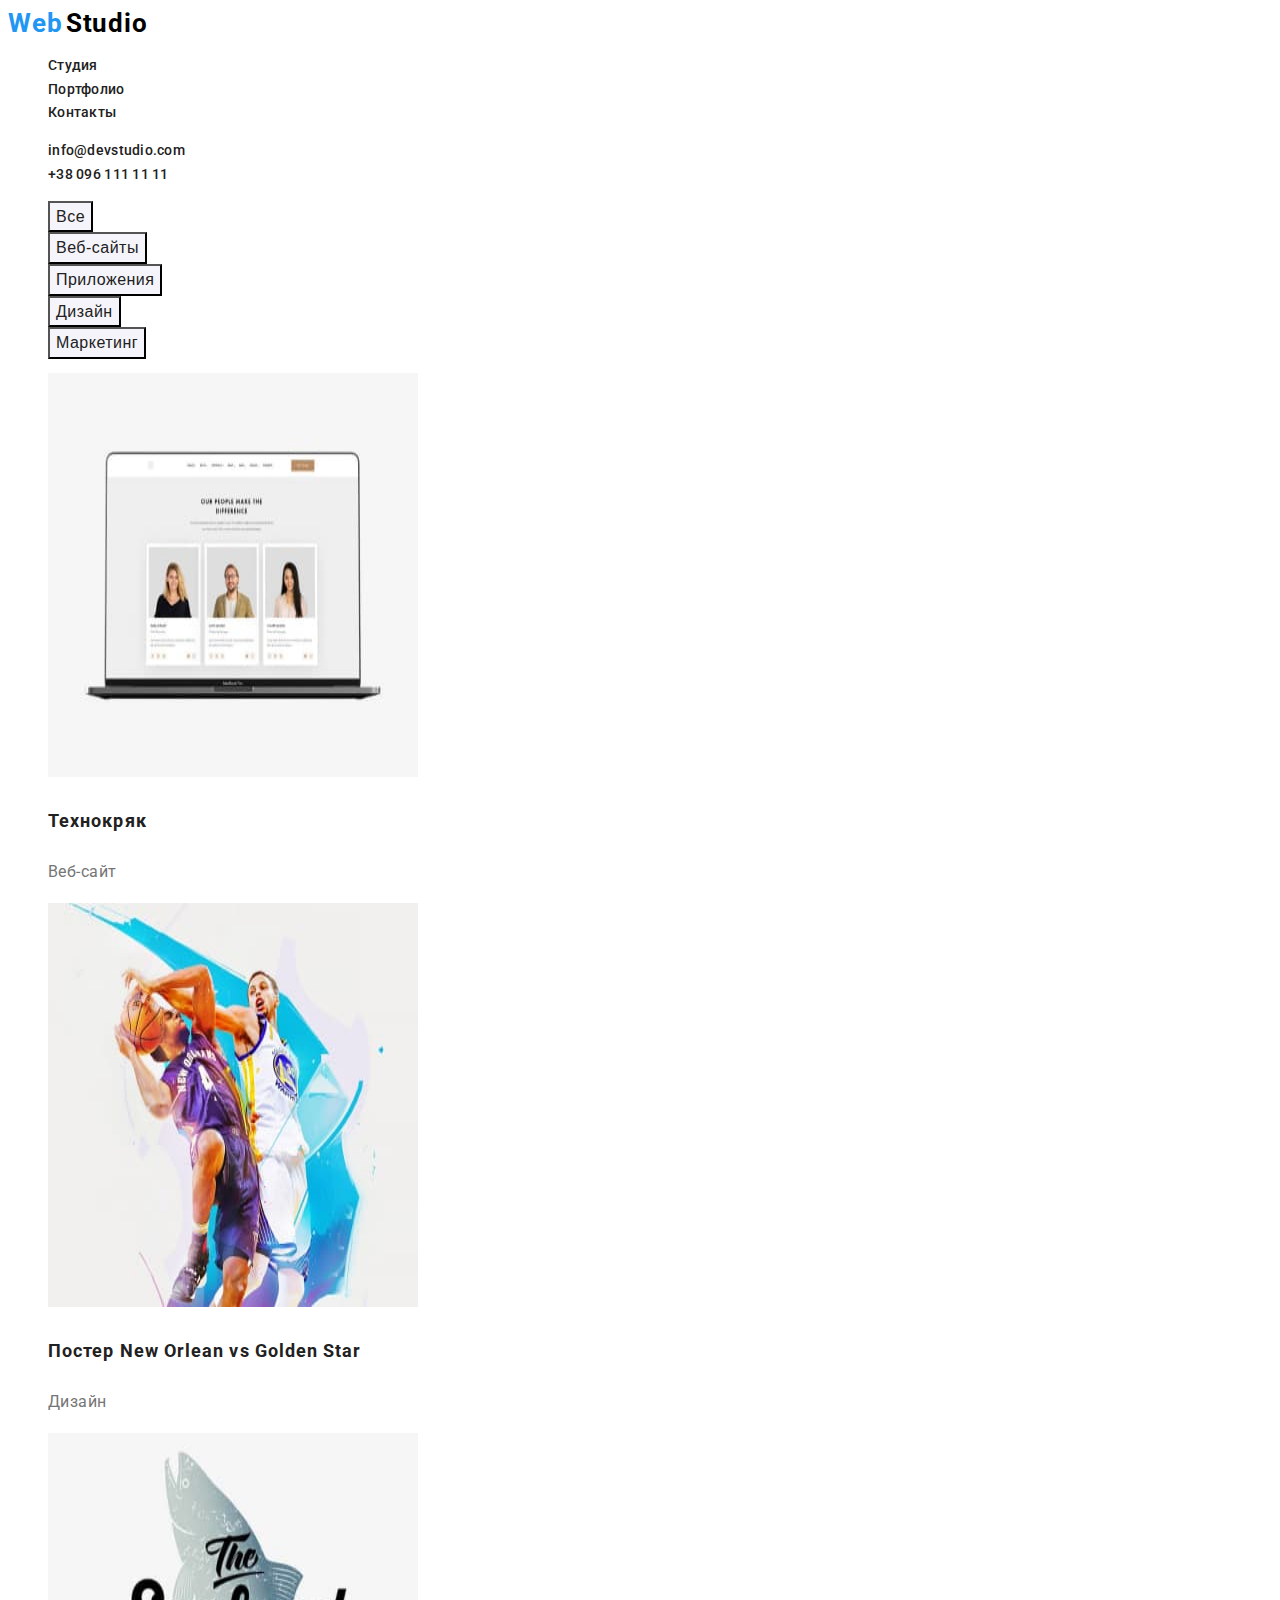
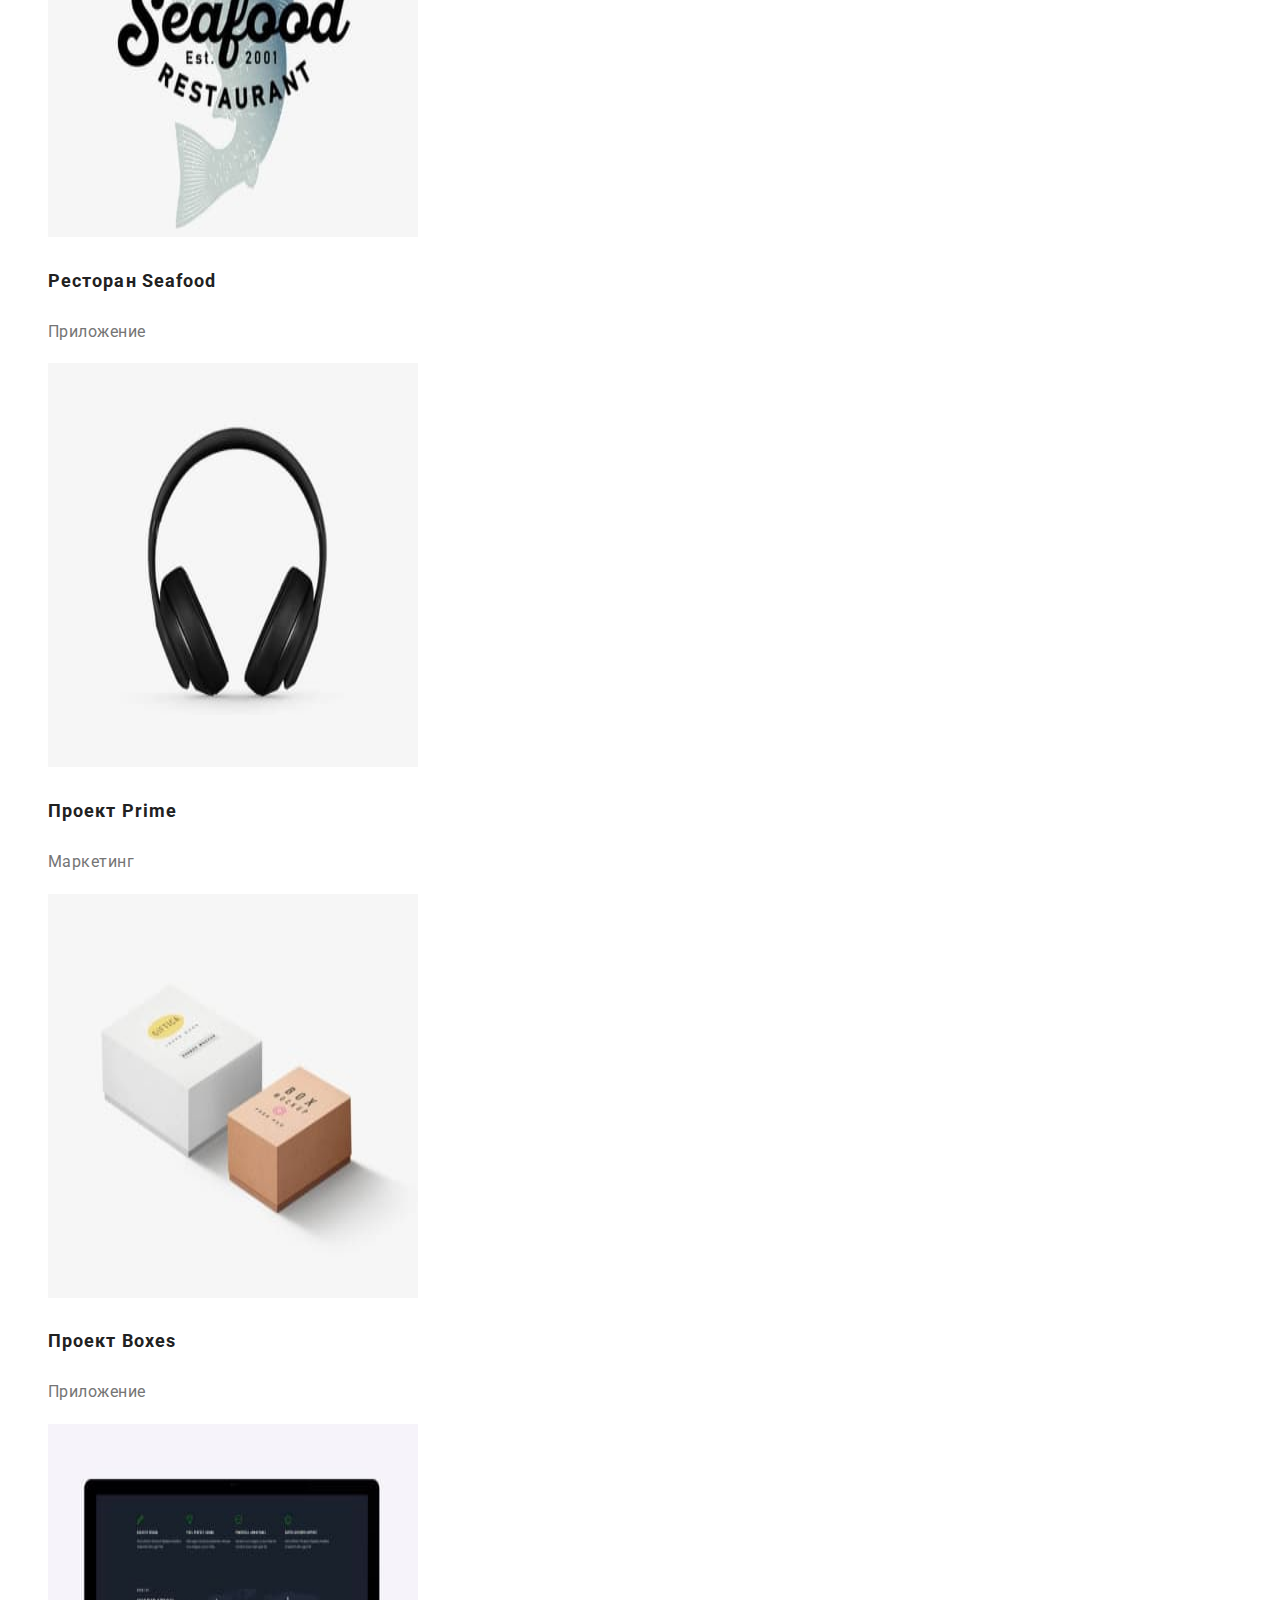
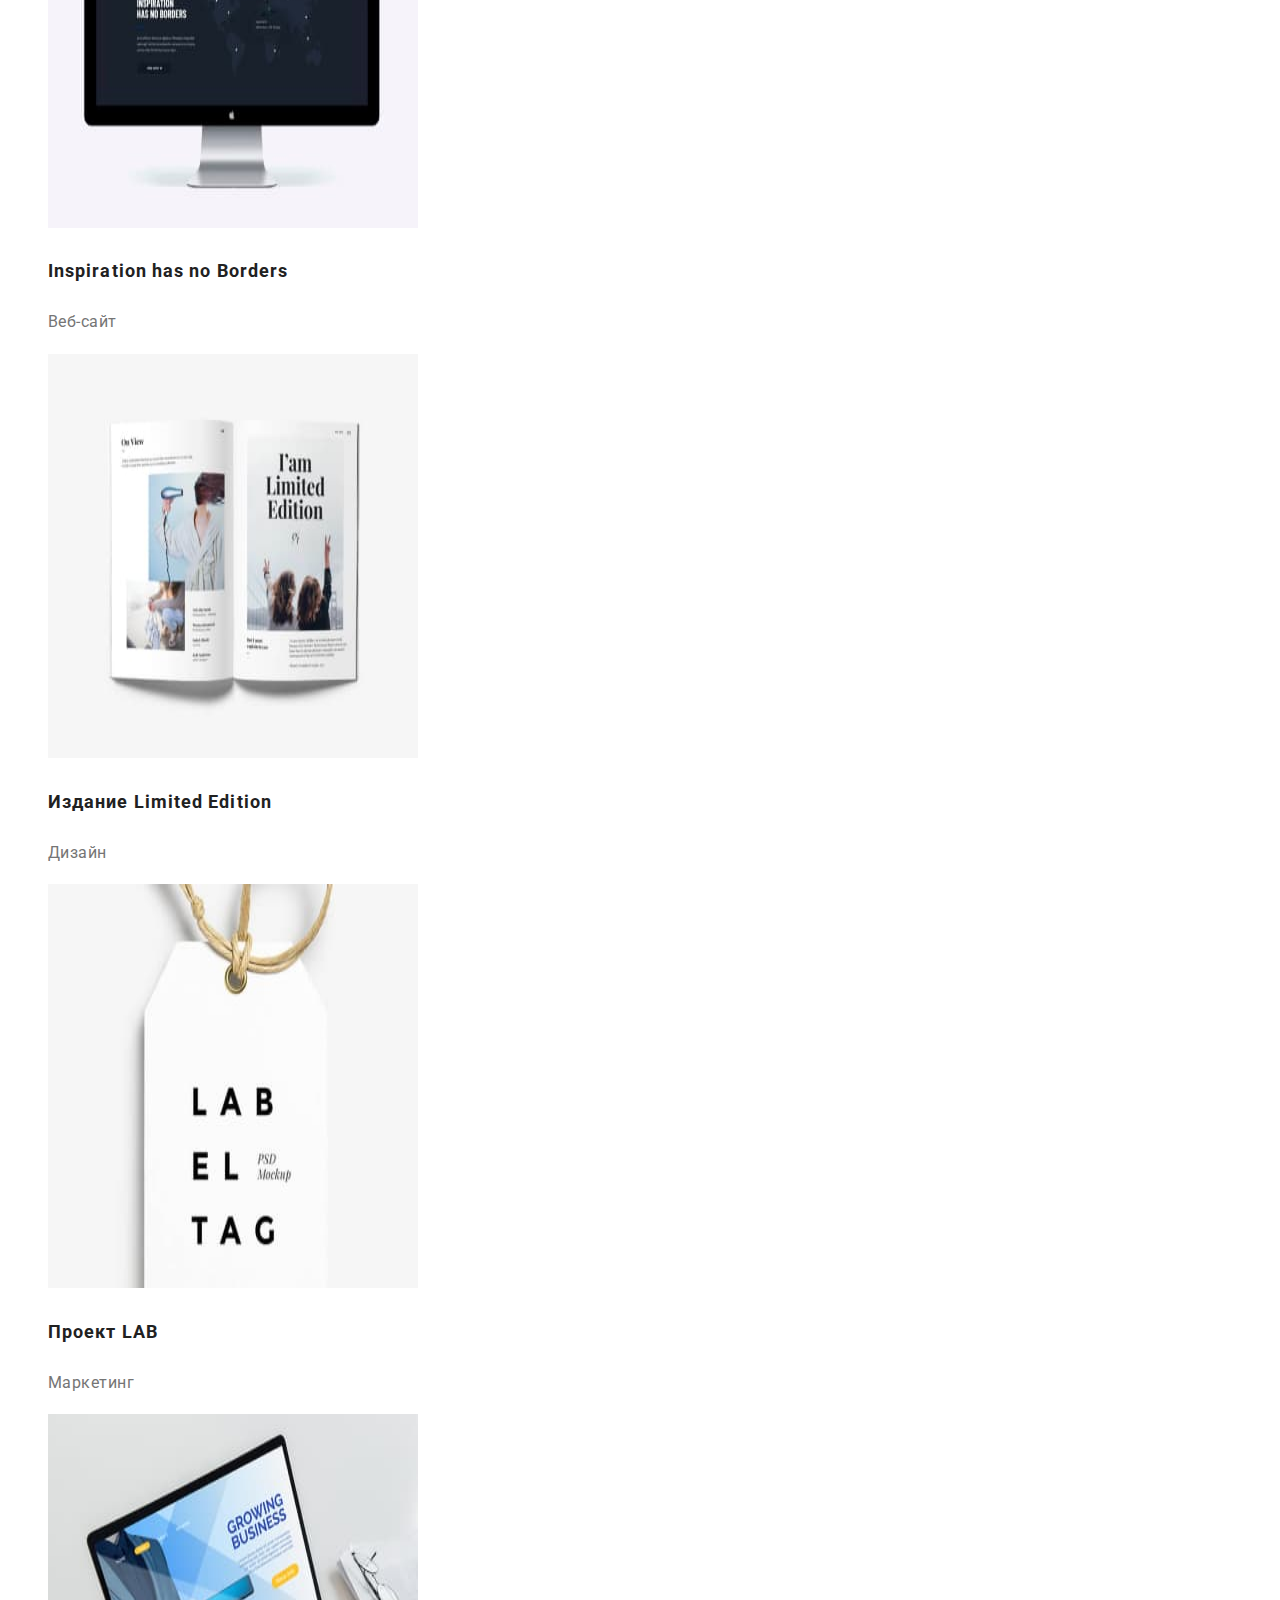
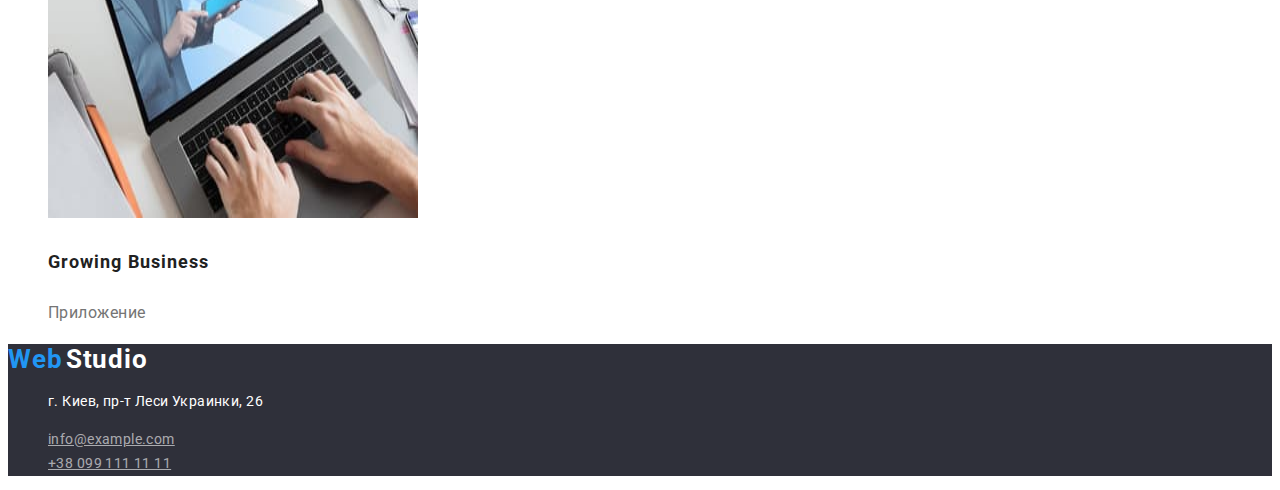
==== commit 18e0f76d: "hw2 done" ====
--- a/portfolio.html
+++ b/portfolio.html
@@ -5,7 +5,7 @@
     <meta http-equiv="X-UA-Compatible" content="IE=edge" />
     <meta name="viewport" content="width=device-width, initial-scale=1.0" />
     <meta name="description" content="Вивчення основ HTML5 для новачків" />
-    <title>Portfolio</title>
+    <title>HW02</title>
     <link rel="stylesheet" href="css/styles.css" />
     <link
       href="https://fonts.googleapis.com/css2?family=Raleway:wght@700&family=Roboto:wght@400;500;700;900&display=swap"
@@ -17,30 +17,30 @@
     <header>
       <!--навігація сторінки-->
       <nav>
-        <a class="header-link" href="index.html"
+        <a class="header-link list" href="index.html"
           ><span class="logo-web">Web</span>
           <span class="logo-header">Studio</span></a
         >
         <ul class="header list">
           <li>
-            <a class="header-list" href="./index.html">Студия</a>
-          </li>
-          <li>
-            <a class="header-list" href="./portfolio.html">Портфолио</a>
-          </li>
-          <li>
-            <a class="header-list" href="Контакты">Контакты</a>
+            <a class="header-list list" href="./index.html">Студия</a>
+          </li>
+          <li>
+            <a class="header-list list" href="./portfolio.html">Портфолио</a>
+          </li>
+          <li>
+            <a class="header-list list" href="Контакты">Контакты</a>
           </li>
         </ul>
       </nav>
       <ul class="header-contacts list">
         <li>
-          <a class="header-contact" href="info@devstudio.com"
+          <a class="header-contact list" href="info@devstudio.com"
             >info@devstudio.com</a
           >
         </li>
         <li>
-          <a class="header-contact" href="tel:+380961111111"
+          <a class="header-contact list" href="tel:+380961111111"
             >+38 096 111 11 11</a
           >
         </li>
@@ -53,21 +53,21 @@
       <!-- filters -->
       <section>
         <h2 class="visually-hidden">кнопки переходу по типам проектів</h2>
-        <ul>
-          <li>
-            <button type="button">Все</button>
-          </li>
-          <li>
-            <button type="button">Веб-сайты</button>
-          </li>
-          <li>
-            <button type="button">Приложения</button>
-          </li>
-          <li>
-            <button type="button">Дизайн</button>
-          </li>
-          <li>
-            <button type="button">Маркетинг</button>
+        <ul class="list">
+          <li>
+            <button class="button" type="button">Все</button>
+          </li>
+          <li>
+            <button class="button" type="button">Веб-сайты</button>
+          </li>
+          <li>
+            <button class="button" type="button">Приложения</button>
+          </li>
+          <li>
+            <button class="button" type="button">Дизайн</button>
+          </li>
+          <li>
+            <button class="button" type="button">Маркетинг</button>
           </li>
         </ul>
       </section>
@@ -75,7 +75,7 @@
       <!-- projects -->
       <section>
         <h2 class="visually-hidden">проекти</h2>
-        <ul>
+        <ul class="list">
           <li>
             <img
               src="./images/projects/img-1.jpg"
@@ -83,8 +83,8 @@
               width="370"
               height="404"
             />
-            <h3>Технокряк</h3>
-            <p>Веб-сайт</p>
+            <h3 class="project-name">Технокряк</h3>
+            <p class="project-type">Веб-сайт</p>
           </li>
 
           <li>
@@ -94,8 +94,8 @@
               width="370"
               height="404"
             />
-            <h3>Постер New Orlean vs Golden Star</h3>
-            <p>Дизайн</p>
+            <h3 class="project-name">Постер New Orlean vs Golden Star</h3>
+            <p class="project-type">Дизайн</p>
           </li>
 
           <li>
@@ -105,8 +105,8 @@
               width="370"
               height="404"
             />
-            <h3>Ресторан Seafood</h3>
-            <p>Приложение</p>
+            <h3 class="project-name">Ресторан Seafood</h3>
+            <p class="project-type">Приложение</p>
           </li>
 
           <li>
@@ -116,8 +116,8 @@
               width="370"
               height="404"
             />
-            <h3>Проект Prime</h3>
-            <p>Маркетинг</p>
+            <h3 class="project-name">Проект Prime</h3>
+            <p class="project-type">Маркетинг</p>
           </li>
 
           <li>
@@ -127,8 +127,8 @@
               width="370"
               height="404"
             />
-            <h3>Проект Boxes</h3>
-            <p>Приложение</p>
+            <h3 class="project-name">Проект Boxes</h3>
+            <p class="project-type">Приложение</p>
           </li>
 
           <li>
@@ -138,8 +138,8 @@
               width="370"
               height="404"
             />
-            <h3>Inspiration has no Borders</h3>
-            <p>Веб-сайт</p>
+            <h3 class="project-name">Inspiration has no Borders</h3>
+            <p class="project-type">Веб-сайт</p>
           </li>
 
           <li>
@@ -149,8 +149,8 @@
               width="370"
               height="404"
             />
-            <h3>Издание Limited Edition</h3>
-            <p>Дизайн</p>
+            <h3 class="project-name">Издание Limited Edition</h3>
+            <p class="project-type">Дизайн</p>
           </li>
 
           <li>
@@ -160,8 +160,8 @@
               width="370"
               height="404"
             />
-            <h3>Проект LAB</h3>
-            <p>Маркетинг</p>
+            <h3 class="project-name">Проект LAB</h3>
+            <p class="project-type">Маркетинг</p>
           </li>
 
           <li>
@@ -171,29 +171,30 @@
               width="370"
               height="404"
             />
-            <h3>Growing Business</h3>
-            <p>Приложение</p>
+            <h3 class="project-name">Growing Business</h3>
+            <p class="project-type">Приложение</p>
           </li>
         </ul>
       </section>
     </main>
     <!-- підвал сторінки -->
-    <footer>
-      <a class="header-link" href="index.html"
-          ><span class="logo-web">Web</span>
-          <span class="logo-footer">Studio</span></a
-        >
+    <footer class="footer">
+      <a class="header-link list" href="index.html"><span class="logo-web">Web</span>
+        <span class="logo-footer">Studio</span></a>
       <address>
-        <ul>
-          <li>
-            <a href="г.Киев,пр-тЛесиУкраинки,26"
-              >г. Киев, пр-т Леси Украинки, 26</a
-            >
-          </li>
-          <li><a href="info@example.com">info@example.com</a></li>
-          <li><a href="tel:+380991111111">+38 099 111 11 11</a></li>
+        <ul class="adress-list list">
+          <li>
+            <p class="adress-text">г. Киев, пр-т Леси Украинки, 26</p>
+          </li>
+          <li>
+            <a class="adress-link" href="info@example.com">info@example.com</a>
+          </li>
+          <li>
+            <a class="adress-link" href="tel:+380991111111">+38 099 111 11 11</a>
+          </li>
         </ul>
       </address>
-    </footer>
-  </body>
+  </footer>
+</body>
 </html>
+
--- a/css/styles.css
+++ b/css/styles.css
@@ -9,7 +9,7 @@
     clip: rect(0 0 0 0);
     clip-path: inset(50%);
     margin: -1px;
-  }
+}
 
 :root{
     /* colors */
@@ -21,6 +21,7 @@
     --header-line: #ECECEC;
     --bgc-ourcom: #F5F4FA; 
     --bgc-foot-hero: #2F303A;
+    --adress-link: rgba(255, 255, 255, 0.6);
 }
 
 /* відключення стандартних властивостей "обнулення"*/
@@ -44,17 +45,19 @@
 
 .logo-web{
     color:var(--brand-color);
-    font-family: Raleway;
-    font-weight: 700;
-    font-size: 26px;
+    font-weight: 700;
+    font-size: 26px;
+    line-height: 1.2;
+    letter-spacing: 0.03em;   
 }
 
 
 .logo-header{
     color:var(--logo-color);
-    font-family: Raleway;
-    font-weight: 700;
-    font-size: 26px;
+    font-weight: 700;
+    font-size: 26px;
+    line-height: 1.2;
+    letter-spacing: 0.03em;
 }
 
     
@@ -62,6 +65,10 @@
 
 .header-list {
     color:var(--text-first);
+    font-weight: 500;
+    font-size: 14px;
+    line-height: 1.1;
+    letter-spacing: 0.02em;
 }
 
 .header-list:hover,:focus{
@@ -72,6 +79,10 @@
 
 .header-contact {
     color: var(--text-first);
+    font-weight: 500;
+    font-size: 14px;
+    line-height: 1.1;
+    letter-spacing: 0.02em;
 }
 
 .header-contact:hover,:focus{
@@ -82,33 +93,150 @@
 /* hero */
 .hero {
     background-color: var(--bgc-foot-hero);
+    text-align: center;
 }
 .hero-title {
-    color: var(--text-third-tlbgc);
+    font-weight: 900;
+    font-size: 44px;
+    line-height: 1.4;
+    text-align: center;
+    letter-spacing: 0.06em;
     text-transform: uppercase;
-    text-align: center;
-}
-
-.section{
+    color: var(--text-third-tlbgc);
+    text-transform: uppercase;
+}
+.button-hero{
+    color: var(--text-third-tlbgc);
+    background-color: var(--brand-color);
+    font-weight: 700;
+    font-size: 16px;
+    line-height: 1.9;
+    letter-spacing: 0.06em;
+    text-align: center;
+    cursor: pointer;
+}
+
+/* секція особливості/features */
+.features-title{
     color:var(--text-first);
-}
-.section-title{
-    color:var(--text-first);
-}
-.section-text{
+    font-style: normal;
+    font-weight: 700;
+    font-size: 14px;
+    line-height: 1.1;
+    letter-spacing: 0.03em; 
+    text-transform: uppercase;  
+}
+
+.features-text{
     color: var(--text-second);
-}
-
-/* особенности */
-/* чем мьі занимаемся */
+    font-size: 14px;
+    line-height: 1.7;
+    letter-spacing: 0.03em;
+}
+
+/* чем мьі занимаемся/діяльність/activity */
+
+.activity-title{
+    font-weight: 700;
+    font-size: 36px;
+    line-height: 1.2;
+    text-align: center;
+    letter-spacing: 0.03em;
+}
+
 /* наша команда */
+.team-title{
+    font-weight: 700;
+    font-size: 36px;
+    line-height: 1.2;
+    text-align: center;
+    letter-spacing: 0.03em;    
+}
+.teamcard{
+    font-weight: 500;
+font-size: 16px;
+line-height: 1.2;
+letter-spacing: 0.03em;
+}
+.teamcard-text{
+    color: var(--text-second);
+    font-size: 16px;
+    line-height: 1.2;
+    letter-spacing: 0.03em;
+}
+
+/* page2 portfolio */
+
+.button{
+    color: var(--text-first);
+    background-color: var(--bgc-ourcom);
+    font-weight: 500;
+    font-size: 16px;
+    line-height: 1.6;
+    text-align: center;
+    letter-spacing: 0.03em;
+    cursor: pointer;
+}
+
+.button:hover,:focus{    
+    background-color: var(--brand-color);
+    color:var(--text-third-tlbgc);
+}
+
+.project-name{
+    font-weight: 700;
+    font-size: 18px;
+    line-height: 2;
+    letter-spacing: 0.06em;
+}
+
+.project-type{
+    color: var(--text-second);
+    font-size: 16px;
+    line-height: 1.9;
+    letter-spacing: 0.03em;
+}
+
 
 
 
 /* footer */
+.footer{
+    background-color: var(--bgc-foot-hero);
+}
+.logo-web{
+    color:var(--brand-color);
+    font-weight: 700;
+    font-size: 26px;
+    line-height: 1.2;
+    letter-spacing: 0.03em;
+}
+
 .logo-footer{
-    color:var(--text-third-tlbgc);
-    font-family: Raleway;
-    font-weight: 700;
-    font-size: 26px;
-}
+    color: var(--text-third-tlbgc);
+    font-weight: 700;
+    font-size: 26px;
+    line-height: 1.2;
+    letter-spacing: 0.03em;
+}
+
+address {
+    font-style: normal;
+}
+
+.adress-text{
+    color: var(--text-third-tlbgc);
+    font-size: 14px;
+    line-height: 1.7;
+    letter-spacing: 0.03em;
+}
+.adress-link{
+    color: var(--adress-link);
+    font-size: 14px;
+    line-height: 1.7;
+    letter-spacing: 0.03em;
+}
+
+.adress-link:hover,:focus{
+    color: var(--brand-color);
+}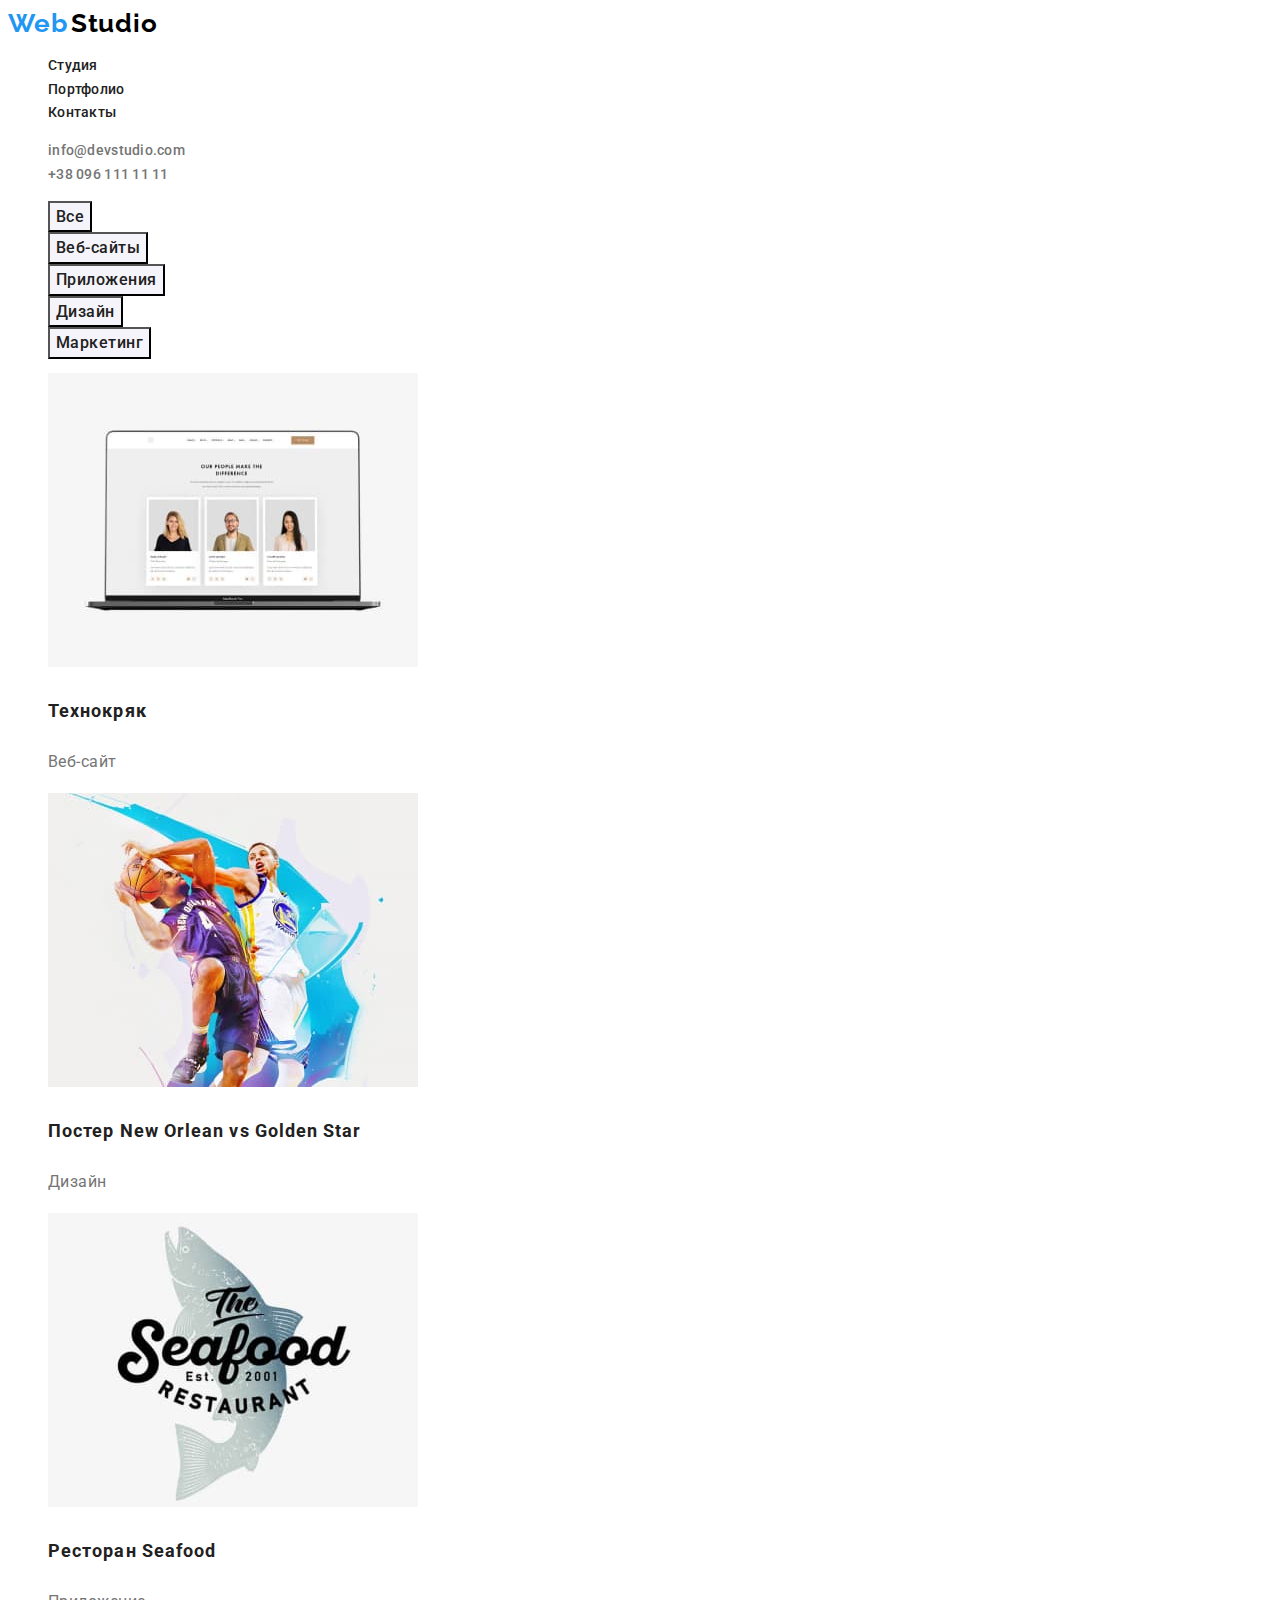
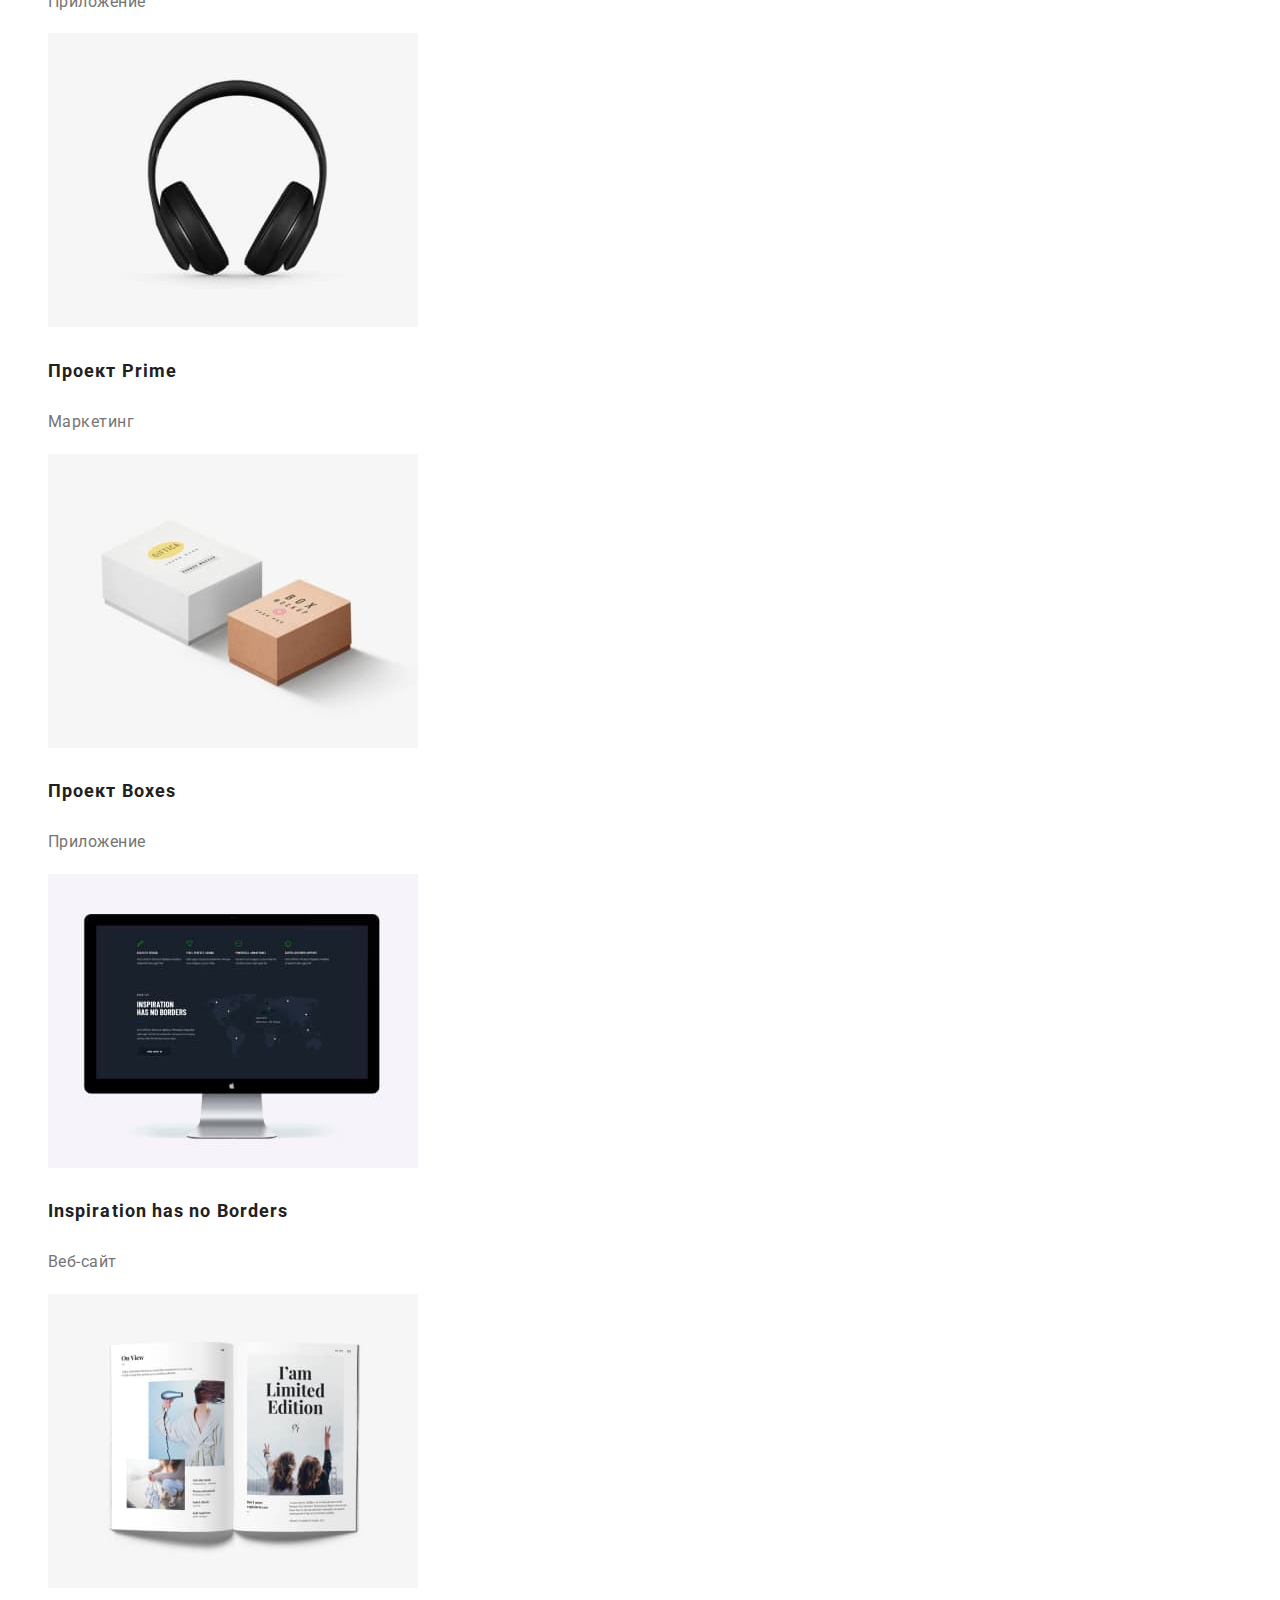
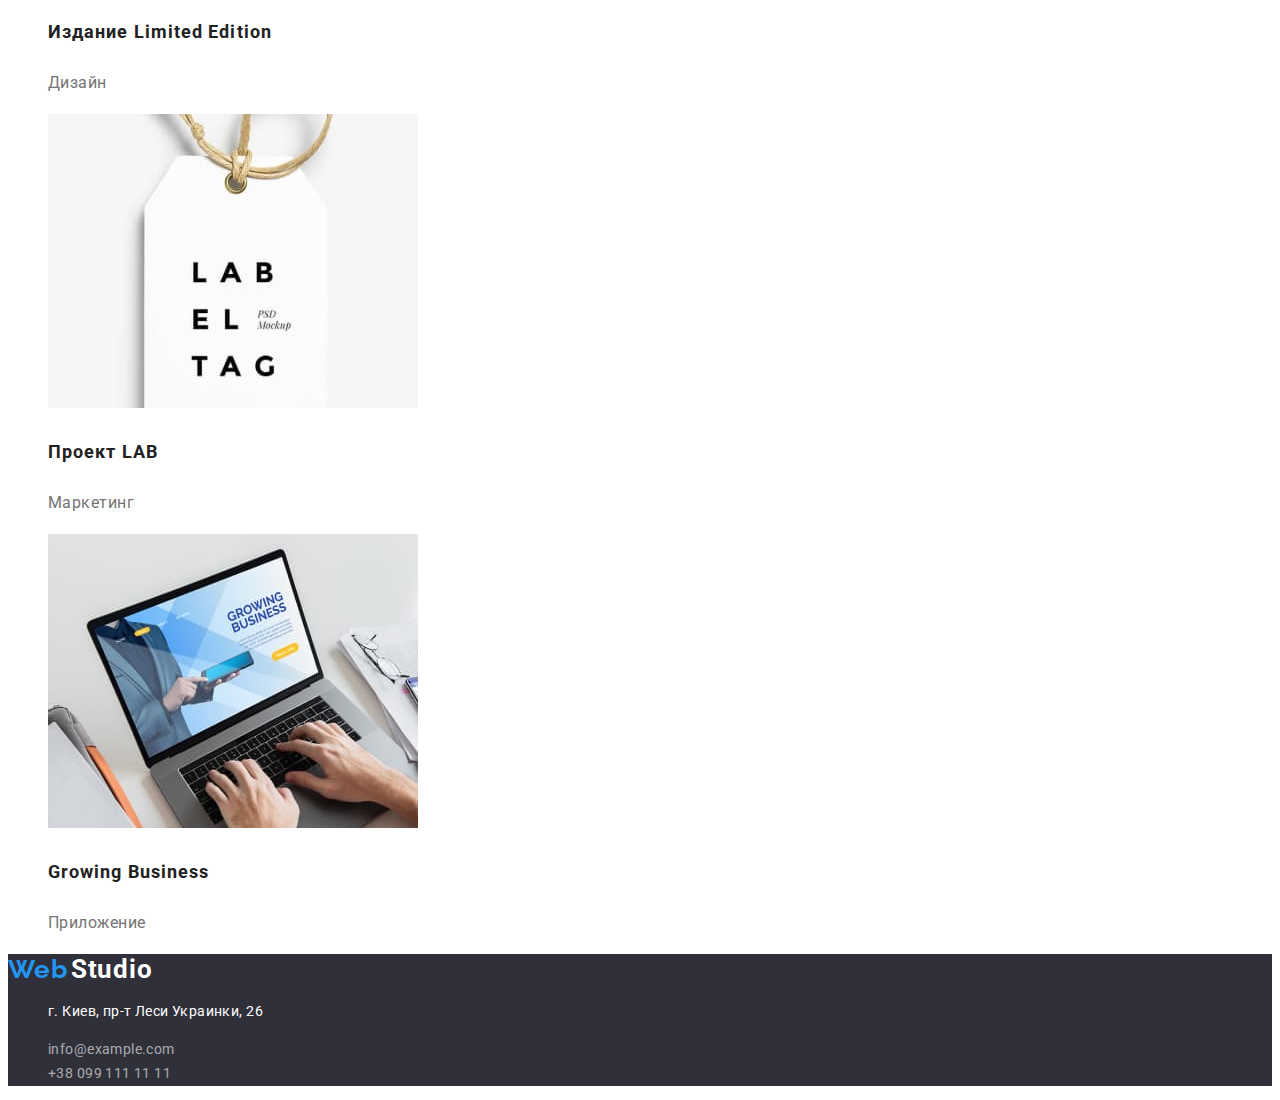
==== commit e5fa6ba0: "виправлення після зауважень ментора Андрія" ====
--- a/portfolio.html
+++ b/portfolio.html
@@ -50,8 +50,8 @@
     <!-- унікальний контент сторінки -->
     <main>
       <h1 class="visually-hidden">портфоліо</h1>
+      <section>
       <!-- filters -->
-      <section>
         <h2 class="visually-hidden">кнопки переходу по типам проектів</h2>
         <ul class="list">
           <li>
@@ -70,10 +70,7 @@
             <button class="button" type="button">Маркетинг</button>
           </li>
         </ul>
-      </section>
-
       <!-- projects -->
-      <section>
         <h2 class="visually-hidden">проекти</h2>
         <ul class="list">
           <li>
@@ -81,7 +78,7 @@
               src="./images/projects/img-1.jpg"
               alt="на мониторе изображеньі три карточки с фото людей и описанием"
               width="370"
-              height="404"
+              height="294"
             />
             <h3 class="project-name">Технокряк</h3>
             <p class="project-type">Веб-сайт</p>
@@ -92,7 +89,7 @@
               src="./images/projects/img-2.jpg"
               alt="два баскетболиста Нью Ороеан и Голден Стар в прьіжке"
               width="370"
-              height="404"
+              height="294"
             />
             <h3 class="project-name">Постер New Orlean vs Golden Star</h3>
             <p class="project-type">Дизайн</p>
@@ -103,7 +100,7 @@
               src="./images/projects/img-3.jpg"
               alt="ємблема ресторана сифуд"
               width="370"
-              height="404"
+              height="294"
             />
             <h3 class="project-name">Ресторан Seafood</h3>
             <p class="project-type">Приложение</p>
@@ -114,7 +111,7 @@
               src="./images/projects/img-4.jpg"
               alt="черньіе наушники"
               width="370"
-              height="404"
+              height="294"
             />
             <h3 class="project-name">Проект Prime</h3>
             <p class="project-type">Маркетинг</p>
@@ -125,7 +122,7 @@
               src="./images/projects/img-5.jpg"
               alt="две коробки разного размера"
               width="370"
-              height="404"
+              height="294"
             />
             <h3 class="project-name">Проект Boxes</h3>
             <p class="project-type">Приложение</p>
@@ -136,7 +133,7 @@
               src="./images/projects/img-6.jpg"
               alt="карта мира и колонки с текстом"
               width="370"
-              height="404"
+              height="294"
             />
             <h3 class="project-name">Inspiration has no Borders</h3>
             <p class="project-type">Веб-сайт</p>
@@ -147,7 +144,7 @@
               src="./images/projects/img-7.jpg"
               alt="брошюра с текстом ай єм лимитед єдишн"
               width="370"
-              height="404"
+              height="294"
             />
             <h3 class="project-name">Издание Limited Edition</h3>
             <p class="project-type">Дизайн</p>
@@ -158,7 +155,7 @@
               src="./images/projects/img-8.jpg"
               alt="єтикетка лаб єль таг"
               width="370"
-              height="404"
+              height="294"
             />
             <h3 class="project-name">Проект LAB</h3>
             <p class="project-type">Маркетинг</p>
@@ -169,7 +166,7 @@
               src="./images/projects/img-9.jpg"
               alt="лаптоп программиста с заставкой Гроавин бизнес"
               width="370"
-              height="404"
+              height="294"
             />
             <h3 class="project-name">Growing Business</h3>
             <p class="project-type">Приложение</p>
@@ -187,10 +184,10 @@
             <p class="adress-text">г. Киев, пр-т Леси Украинки, 26</p>
           </li>
           <li>
-            <a class="adress-link" href="info@example.com">info@example.com</a>
+            <a class="adress-link list" href="info@example.com">info@example.com</a>
           </li>
           <li>
-            <a class="adress-link" href="tel:+380991111111">+38 099 111 11 11</a>
+            <a class="adress-link list" href="tel:+380991111111">+38 099 111 11 11</a>
           </li>
         </ul>
       </address>
--- a/css/styles.css
+++ b/css/styles.css
@@ -45,15 +45,19 @@
 
 .logo-web{
     color:var(--brand-color);
-    font-weight: 700;
-    font-size: 26px;
-    line-height: 1.2;
-    letter-spacing: 0.03em;   
+    font-family: 'Raleway';
+    font-style: normal;
+    font-weight: 700;
+    font-size: 26px;
+    line-height: 1.2;
+    letter-spacing: 0.03em;  
 }
 
 
 .logo-header{
     color:var(--logo-color);
+    font-family: 'Raleway';
+    font-style: normal;
     font-weight: 700;
     font-size: 26px;
     line-height: 1.2;
@@ -78,7 +82,7 @@
 /* header-contact */
 
 .header-contact {
-    color: var(--text-first);
+    color: var(--text-second);
     font-weight: 500;
     font-size: 14px;
     line-height: 1.1;
@@ -170,12 +174,14 @@
 .button{
     color: var(--text-first);
     background-color: var(--bgc-ourcom);
+    cursor: pointer;
+    font-family: 'Roboto';
+    font-style: normal;
     font-weight: 500;
     font-size: 16px;
     line-height: 1.6;
     text-align: center;
     letter-spacing: 0.03em;
-    cursor: pointer;
 }
 
 .button:hover,:focus{    
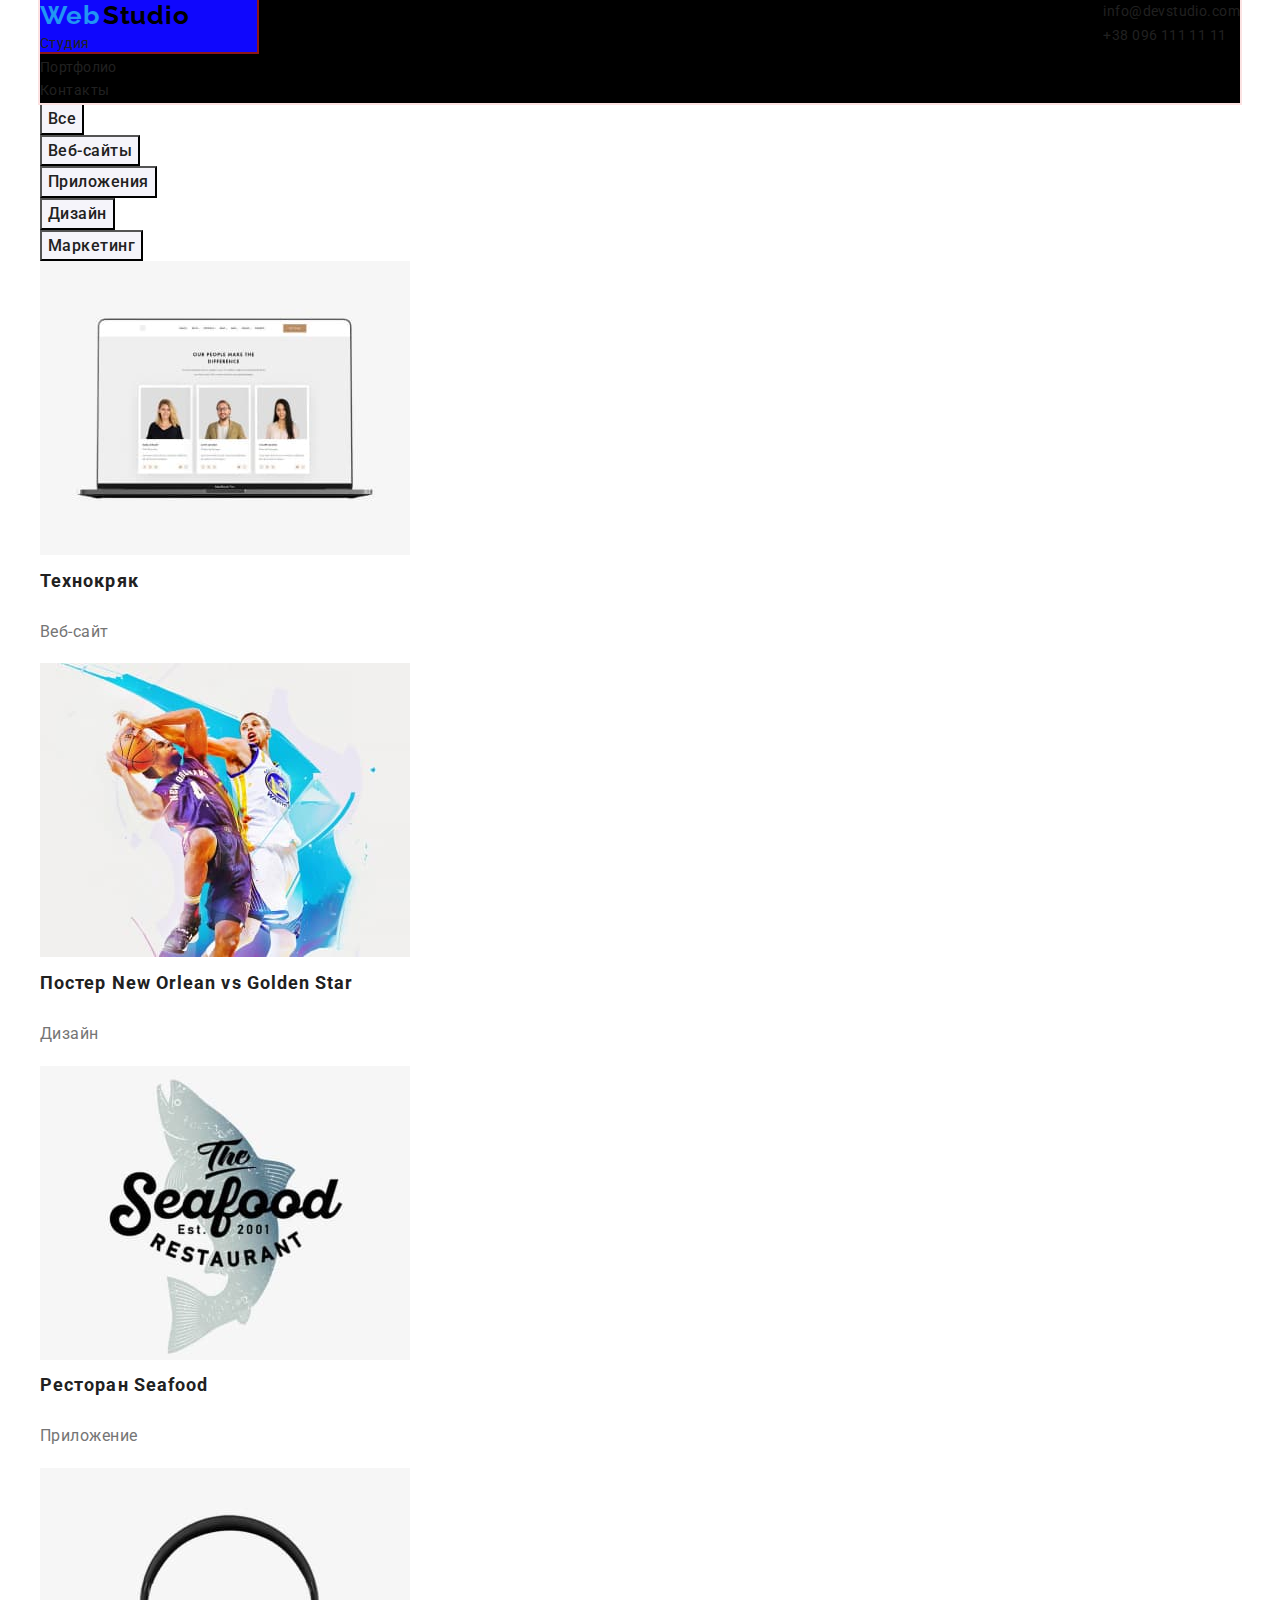
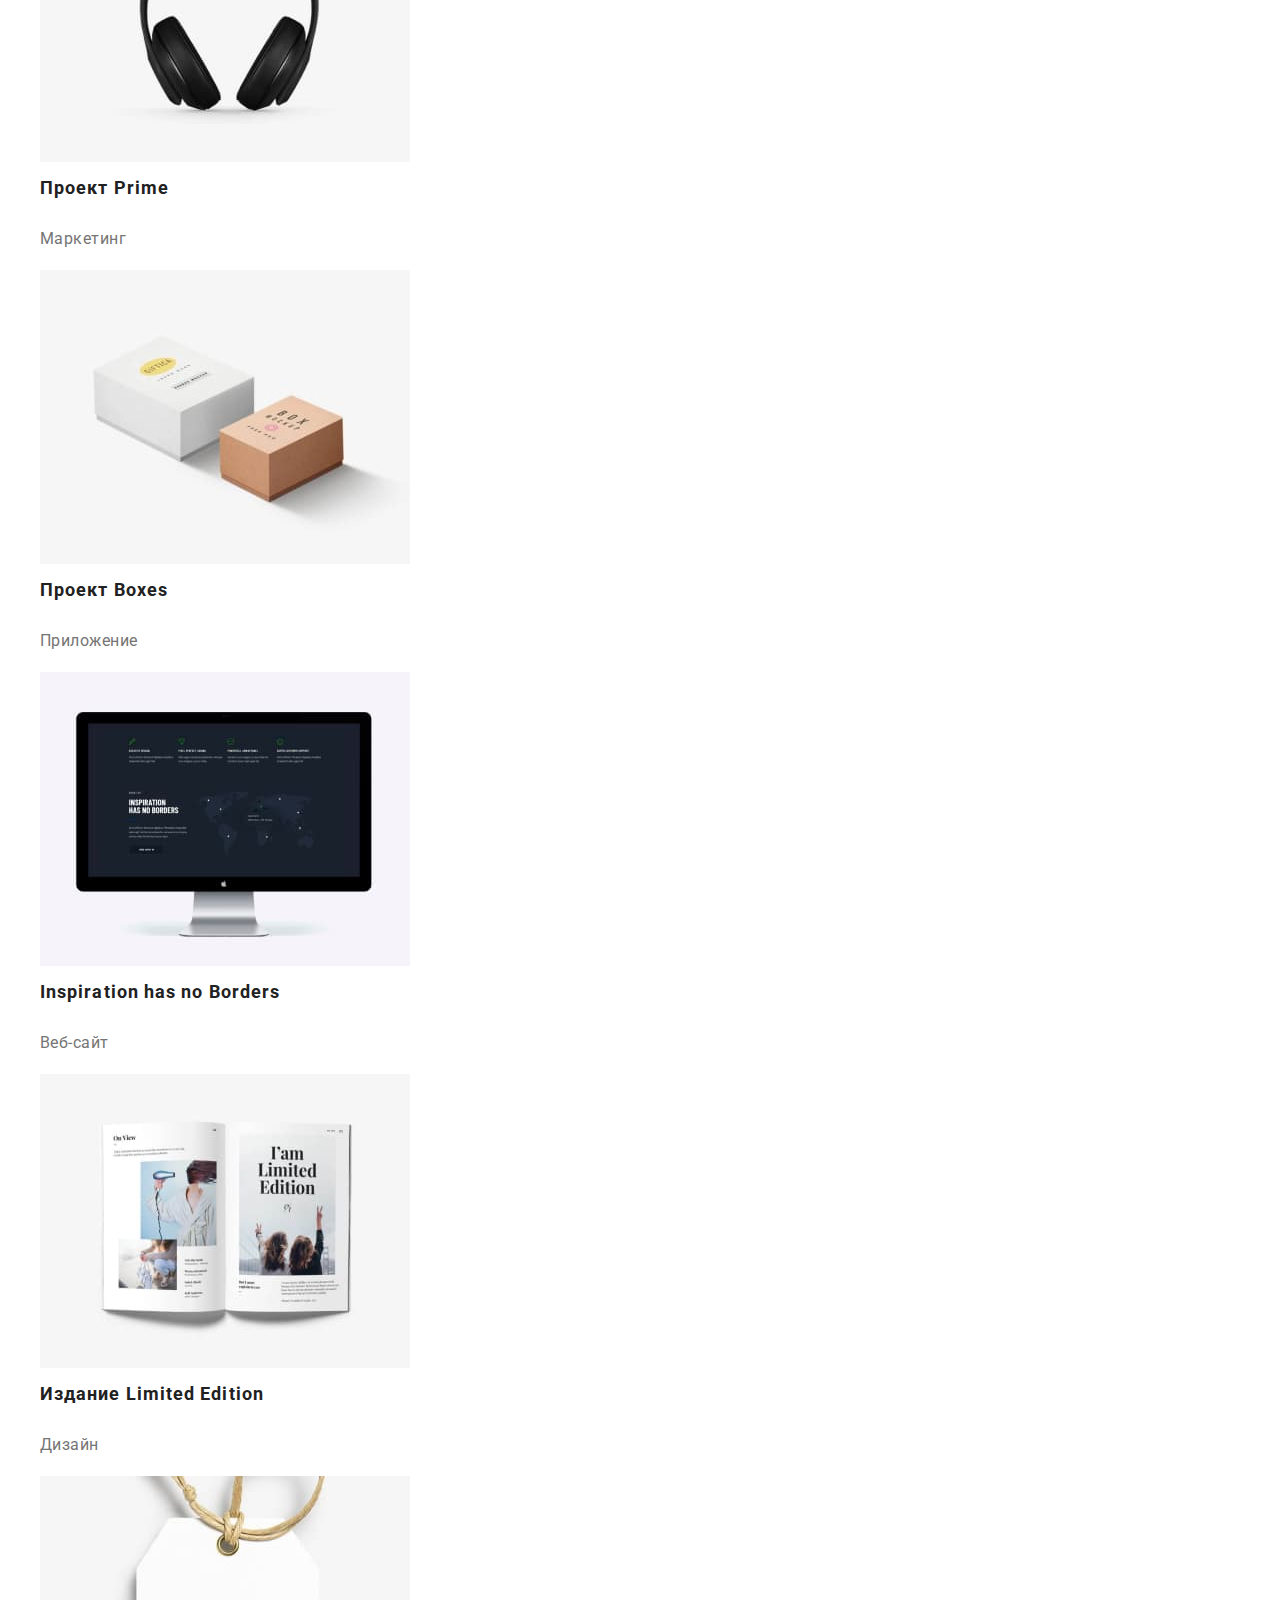
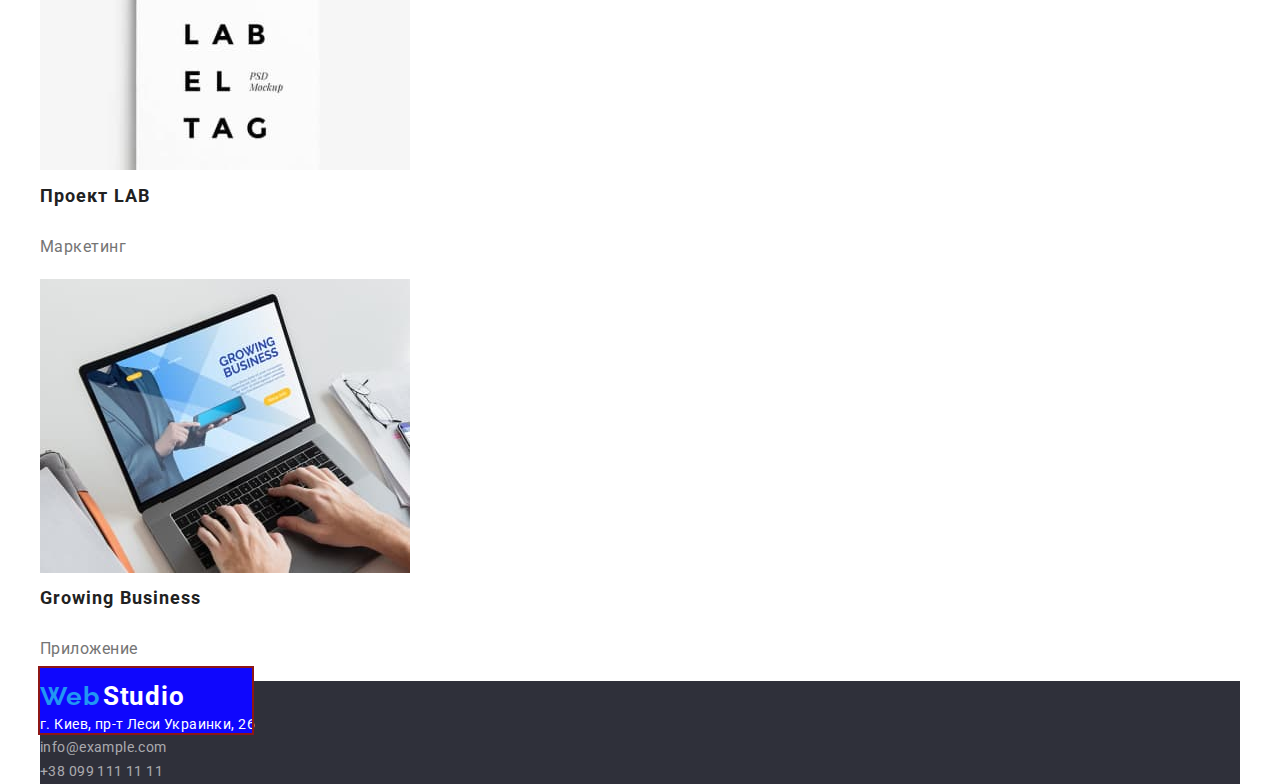
==== commit a068c606: "HW3 heder done" ====
--- a/portfolio.html
+++ b/portfolio.html
@@ -6,45 +6,57 @@
     <meta name="viewport" content="width=device-width, initial-scale=1.0" />
     <meta name="description" content="Вивчення основ HTML5 для новачків" />
     <title>HW02</title>
+      <!-- нормалізатор -->
+      <link
+      rel="stylesheet"
+      href="https://cdnjs.cloudflare.com/ajax/libs/modern-normalize/1.0.0/modern-normalize.min.css"
+      />
     <link rel="stylesheet" href="css/styles.css" />
     <link
       href="https://fonts.googleapis.com/css2?family=Raleway:wght@700&family=Roboto:wght@400;500;700;900&display=swap"
       rel="stylesheet"
     />
   </head>
+
   <body>
-    <!--шапка сторінки-->
+    <div class="container">
+
+      <!--шапка сторінки-->
     <header>
+      
       <!--навігація сторінки-->
-      <nav>
-        <a class="header-link list" href="index.html"
-          ><span class="logo-web">Web</span>
-          <span class="logo-header">Studio</span></a
-        >
-        <ul class="header list">
-          <li>
-            <a class="header-list list" href="./index.html">Студия</a>
-          </li>
-          <li>
-            <a class="header-list list" href="./portfolio.html">Портфолио</a>
-          </li>
-          <li>
-            <a class="header-list list" href="Контакты">Контакты</a>
-          </li>
-        </ul>
-      </nav>
-      <ul class="header-contacts list">
-        <li>
-          <a class="header-contact list" href="info@devstudio.com"
-            >info@devstudio.com</a
+      <div class="box-header">
+        <nav>
+          <a class="header-link list" href="index.html"
+            ><span class="logo-web">Web</span>
+            <span class="logo-header">Studio</span></a
           >
-        </li>
-        <li>
-          <a class="header-contact list" href="tel:+380961111111"
-            >+38 096 111 11 11</a
-          >
-        </li>
-      </ul>
+          <ul class="header list">
+            <li>
+              <a class="header-list list" href="./index.html">Студия</a>
+            </li>
+            <li>
+              <a class="header-list list" href="./portfolio.html">Портфолио</a>
+            </li>
+            <li>
+              <a class="header-list list" href="Контакты">Контакты</a>
+            </li>
+          </ul>
+        </nav>
+        <ul class="header-contacts list">
+          <li>
+            <a class="header-contact list" href="info@devstudio.com"
+              >info@devstudio.com</a
+            >
+          </li>
+          <li>
+            <a class="header-contact list" href="tel:+380961111111"
+              >+38 096 111 11 11</a
+            >
+          </li>
+        </ul>
+      </div>
+      
     </header>
 
     <!-- унікальний контент сторінки -->
@@ -192,6 +204,7 @@
         </ul>
       </address>
   </footer>
+    </div>
 </body>
 </html>
 
--- a/css/styles.css
+++ b/css/styles.css
@@ -1,3 +1,46 @@
+:root{
+    /* colors */
+    --brand-color: #2196F3;
+    --logo-color: #000000;
+    --text-first: #212121;
+    --text-second: #757575;
+    --text-third-tlbgc: #FFFFFF;
+    --header-line: #ECECEC;
+    --bgc-ourcom: #F5F4FA; 
+    --bgc-foot-hero: #2F303A;
+    --adress-link: rgba(255, 255, 255, 0.6);
+}
+
+html {
+    box-sizing: border-box;
+}
+*,
+*::after,
+*::before {
+    box-sizing: inherit;
+}
+
+/* Стили для обнуления верхних отступов у элементов */
+h1,
+h2,
+h3,
+h4,
+h5,
+h6,
+p {
+    margin-top: 0;
+}
+
+/* Класс для обнуления базовых свойств у списков (ul) */
+.list {
+    list-style: none;
+    padding-left: 0;
+    margin: 0;
+    text-decoration: none;
+    color: inherit;
+    font-style: normal;
+}
+
 .visually-hidden {
     position: absolute;
     white-space: nowrap;
@@ -11,31 +54,26 @@
     margin: -1px;
 }
 
-:root{
-    /* colors */
-    --brand-color: #2196F3;
-    --logo-color: #000000;
-    --text-first: #212121;
-    --text-second: #757575;
-    --text-third-tlbgc: #FFFFFF;
-    --header-line: #ECECEC;
-    --bgc-ourcom: #F5F4FA; 
-    --bgc-foot-hero: #2F303A;
-    --adress-link: rgba(255, 255, 255, 0.6);
-}
-
-/* відключення стандартних властивостей "обнулення"*/
-.list {
-    list-style: none;
-    text-decoration: none;
-}
-
 body {
     font-family:'Roboto','Ralewey','sans-serif';
     font-size: 14px;
     line-height: 1.7;
     letter-spacing: 0.03em;  
     color: #212121; 
+    margin: 0;
+    max-width: 1600;
+    
+}
+
+.section{
+    padding-top: 94px;
+    padding-bottom: 94px;
+}
+
+.container{
+    width: 1200px;
+    margin: 0 auto;
+    padding: 0 15;
 }
 
 
@@ -43,6 +81,29 @@
 /* nav */
 /* logo */
 
+
+.box-header{
+    display: flex;
+    background-color: var(--text-third-tlbgc);
+    justify-content: space-between;
+    outline: 2px solid rgb(252, 226, 226);
+    background-color: rgb(0, 0, 0);
+}
+
+.box-nav{
+    display: flex;
+    align-items: center;
+    outline: 2px solid rgb(0, 0, 0);
+    background-color: rgb(255, 0, 0);
+}
+
+.header-link{
+    outline: 2px solid rgb(142, 22, 22);
+    background-color: rgb(15, 7, 253);
+    padding: 24px 68px 25px 0px;
+}
+
+
 .logo-web{
     color:var(--brand-color);
     font-family: 'Raleway';
@@ -53,7 +114,6 @@
     letter-spacing: 0.03em;  
 }
 
-
 .logo-header{
     color:var(--logo-color);
     font-family: 'Raleway';
@@ -64,24 +124,40 @@
     letter-spacing: 0.03em;
 }
 
+
     
-/* header-list */
-
-.header-list {
+/* header-items */
+.header-items{
+    display: flex;
+    align-items: center;
+    outline: 2px solid rgb(142, 22, 118);
+    background-color: rgb(0, 255, 136);
+}
+
+.header-item {
     color:var(--text-first);
     font-weight: 500;
     font-size: 14px;
     line-height: 1.1;
     letter-spacing: 0.02em;
-}
-
-.header-list:hover,:focus{
+    padding: 32px 25px 32px 25px;
+}
+
+.header-item:hover,:focus{
     color:var(--brand-color);
 }
 
 /* header-contact */
 
-.header-contact {
+.box-contacts{
+    display: flex;
+    align-items: center;
+    outline: 2px solid rgb(32, 22, 142);
+    background-color: rgb(160, 233, 233);
+}
+
+
+.mail {
     color: var(--text-second);
     font-weight: 500;
     font-size: 14px;
@@ -89,15 +165,29 @@
     letter-spacing: 0.02em;
 }
 
-.header-contact:hover,:focus{
+.phone {
+    color: var(--text-second);
+    font-weight: 500;
+    font-size: 14px;
+    line-height: 1.1;
+    letter-spacing: 0.02em;
+    margin-left: 50px;
+}
+
+.mail,
+.phone :hover,:focus{
     color: var(--brand-color);
 }
+
 
 /* main */
 /* hero */
 .hero {
     background-color: var(--bgc-foot-hero);
     text-align: center;
+    padding-top: 200px;
+    padding-bottom: 200px;
+
 }
 .hero-title {
     font-weight: 900;
@@ -107,17 +197,24 @@
     letter-spacing: 0.06em;
     text-transform: uppercase;
     color: var(--text-third-tlbgc);
-    text-transform: uppercase;
+
+
 }
 .button-hero{
     color: var(--text-third-tlbgc);
     background-color: var(--brand-color);
     font-weight: 700;
     font-size: 16px;
-    line-height: 1.9;
+    line-height: 30px;
     letter-spacing: 0.06em;
     text-align: center;
     cursor: pointer;
+    border: 0px solid transparent;
+    border-radius: 4px;
+    padding: 10px 32px;
+    width: 200px;
+    height: 50px;
+    box-shadow: 0px 4px 4px rgba(0, 0, 0, 0.15);
 }
 
 /* секція особливості/features */
@@ -235,6 +332,7 @@
     font-size: 14px;
     line-height: 1.7;
     letter-spacing: 0.03em;
+    margin-bottom: 0px;
 }
 .adress-link{
     color: var(--adress-link);
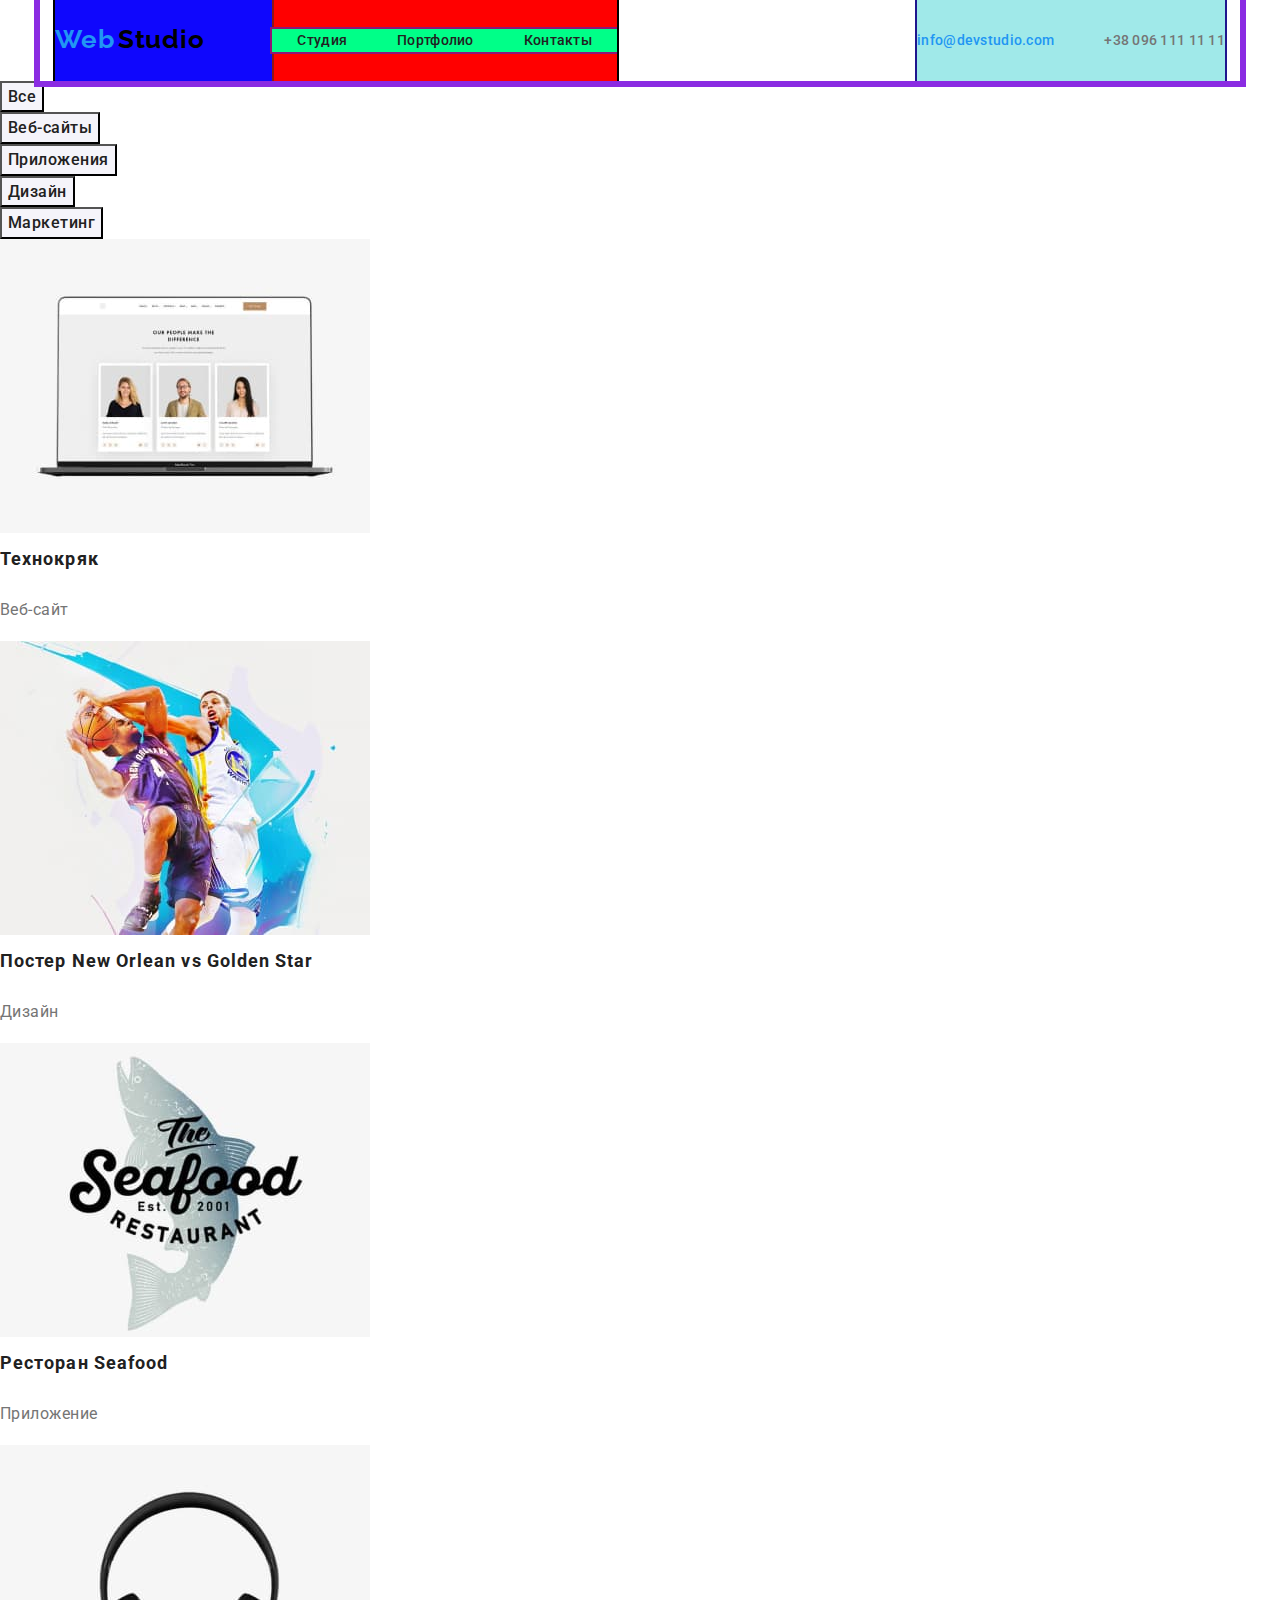
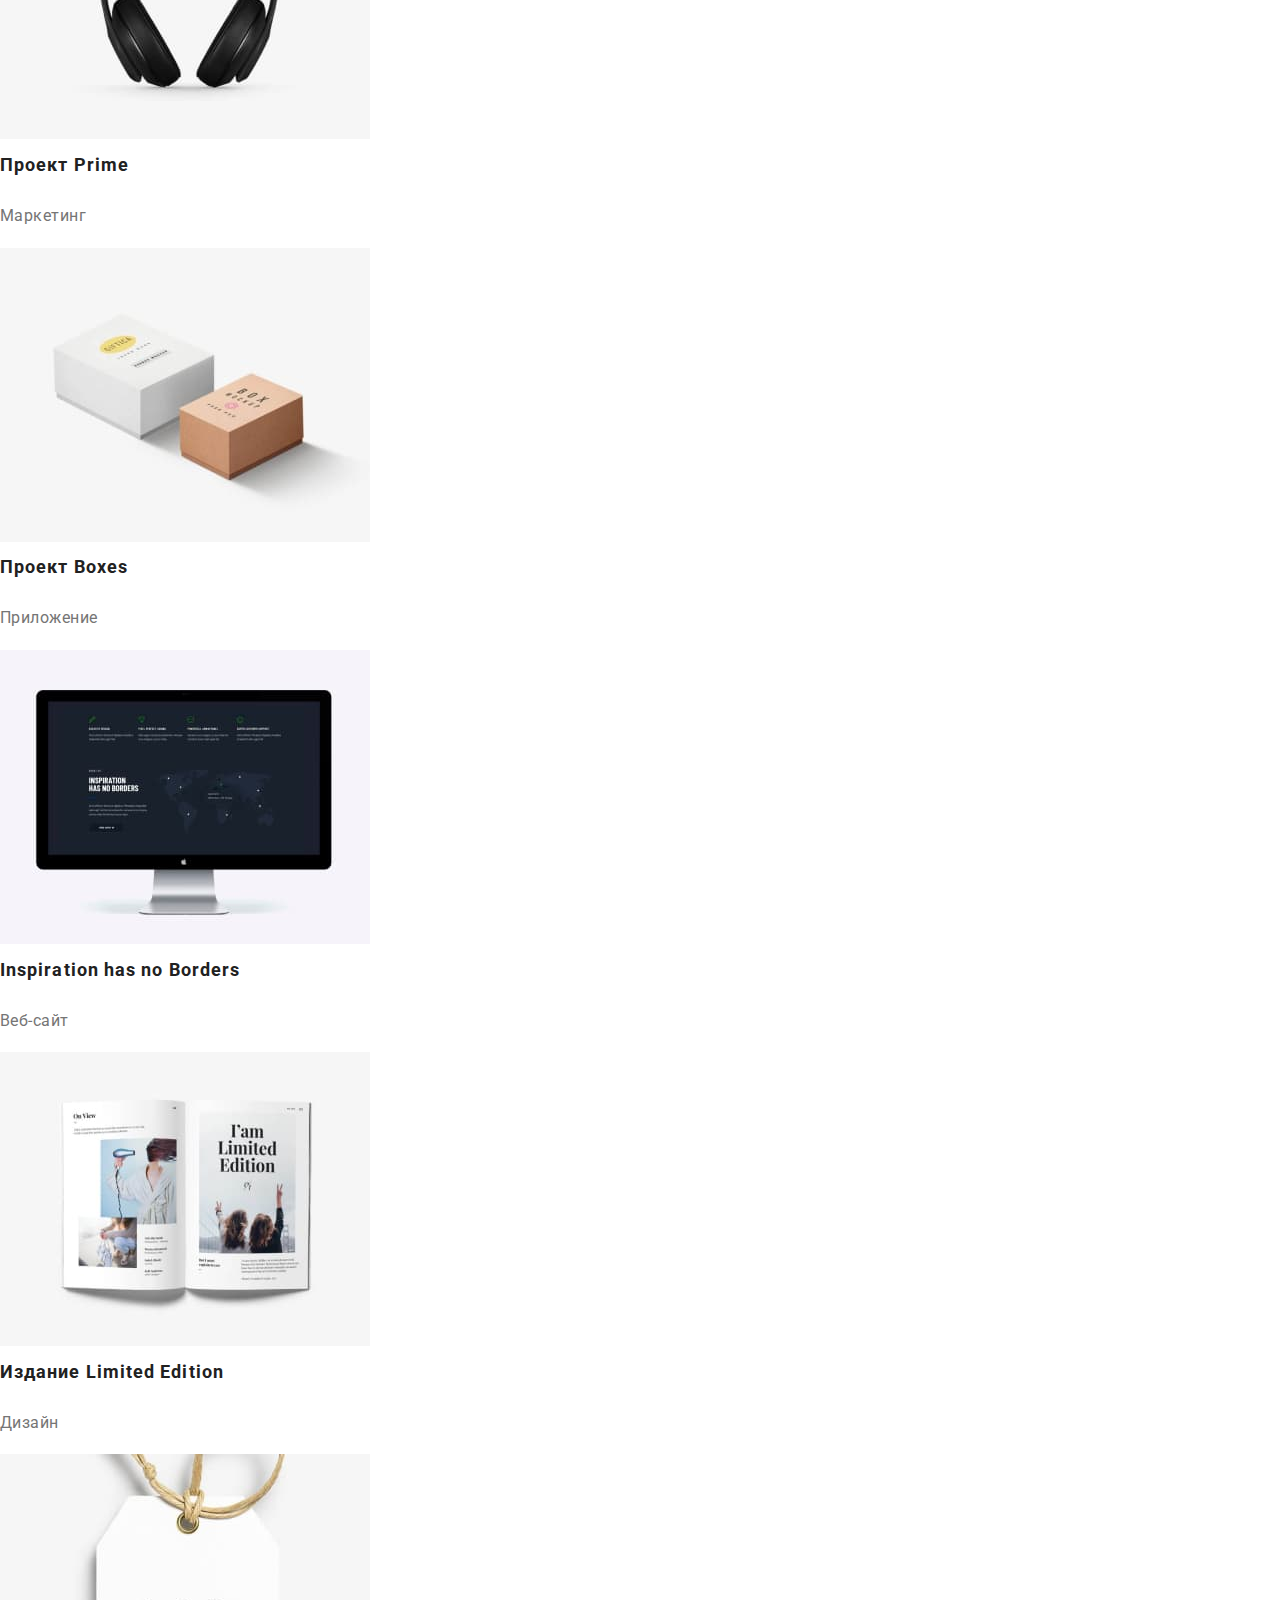
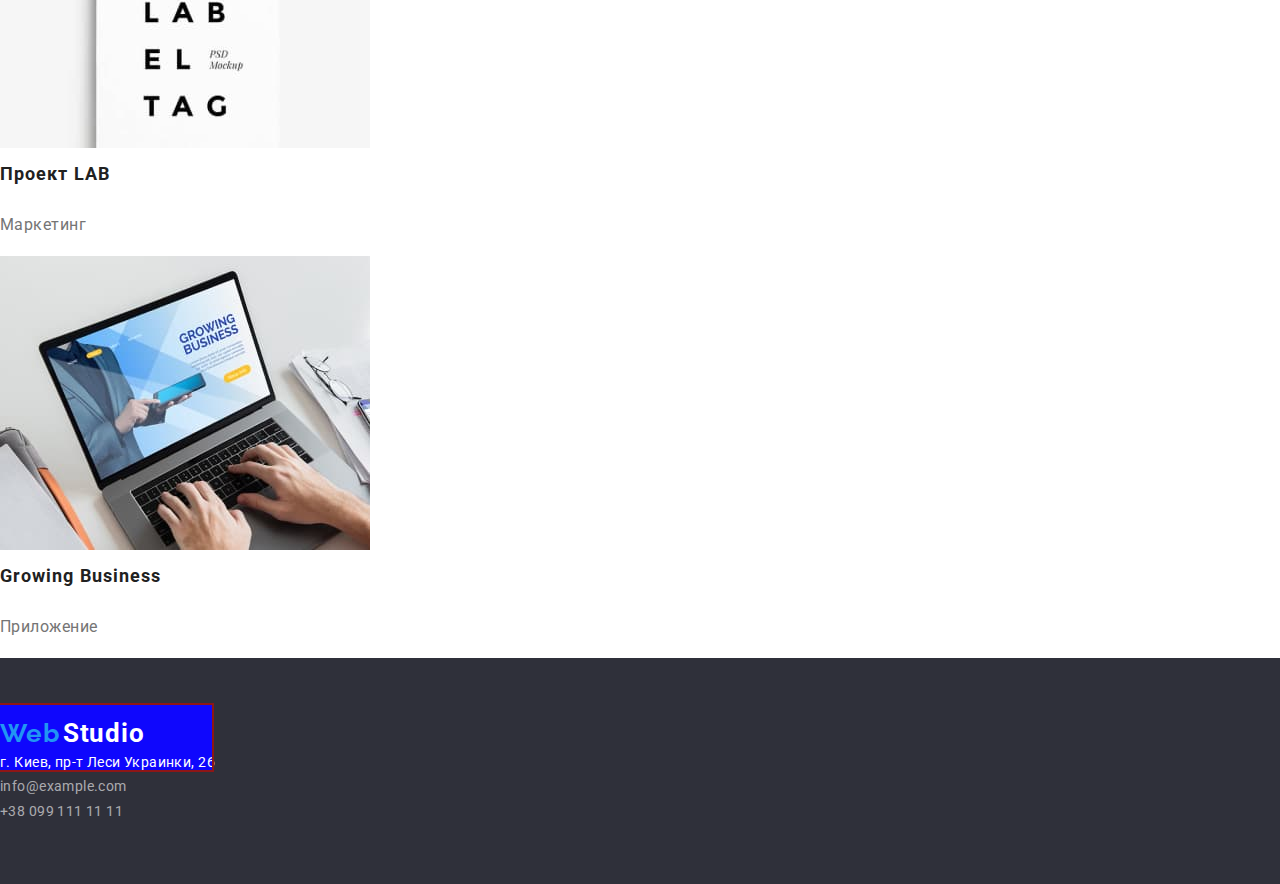
==== commit 20ff1597: "fix heder width: up to 1600px+copy to page2" ====
--- a/portfolio.html
+++ b/portfolio.html
@@ -5,59 +5,62 @@
     <meta http-equiv="X-UA-Compatible" content="IE=edge" />
     <meta name="viewport" content="width=device-width, initial-scale=1.0" />
     <meta name="description" content="Вивчення основ HTML5 для новачків" />
-    <title>HW02</title>
+    <title>HW03-1</title>
       <!-- нормалізатор -->
-      <link
-      rel="stylesheet"
-      href="https://cdnjs.cloudflare.com/ajax/libs/modern-normalize/1.0.0/modern-normalize.min.css"
-      />
+    <link
+    rel="stylesheet"
+    href="https://cdnjs.cloudflare.com/ajax/libs/modern-normalize/1.0.0/modern-normalize.min.css"
+    />
     <link rel="stylesheet" href="css/styles.css" />
     <link
       href="https://fonts.googleapis.com/css2?family=Raleway:wght@700&family=Roboto:wght@400;500;700;900&display=swap"
       rel="stylesheet"
     />
   </head>
-
   <body>
-    <div class="container">
-
-      <!--шапка сторінки-->
-    <header>
-      
-      <!--навігація сторінки-->
-      <div class="box-header">
-        <nav>
-          <a class="header-link list" href="index.html"
-            ><span class="logo-web">Web</span>
-            <span class="logo-header">Studio</span></a
-          >
-          <ul class="header list">
-            <li>
-              <a class="header-list list" href="./index.html">Студия</a>
-            </li>
-            <li>
-              <a class="header-list list" href="./portfolio.html">Портфолио</a>
-            </li>
-            <li>
-              <a class="header-list list" href="Контакты">Контакты</a>
-            </li>
-          </ul>
-        </nav>
-        <ul class="header-contacts list">
-          <li>
-            <a class="header-contact list" href="info@devstudio.com"
-              >info@devstudio.com</a
-            >
-          </li>
-          <li>
-            <a class="header-contact list" href="tel:+380961111111"
-              >+38 096 111 11 11</a
-            >
-          </li>
-        </ul>
-      </div>
-      
-    </header>
+    <!--шапка сторінки-->
+      <header>
+        <div class="header">
+          <div class="container box-header">
+            <!--навігація сторінки-->
+            <nav class="box-nav">
+              <div class="header-link">
+                <a class="list" href="index.html"
+                ><span class="logo-web">Web</span>
+                <span class="logo-header">Studio</span>
+                </a>
+              </div>
+              
+              <ul class="header-items list">
+                <li>
+                  <a class="header-item list" href="./index.html">Студия</a>
+                </li>
+                <li>
+                  <a class="header-item list" href="./portfolio.html">Портфолио</a>
+                </li>
+                <li>
+                  <a class="header-item list" href="Контакты">Контакты</a>
+                </li>
+              </ul>
+            
+            </nav>
+          
+            <ul class="box-contacts list">
+              <li class="">
+                <a class="mail list" href="info@devstudio.com"
+                  >info@devstudio.com</a
+                >
+              </li>
+              <li class="">
+                <a class="phone list" href="tel:+380961111111"
+                  >+38 096 111 11 11</a
+                >
+              </li>
+            </ul>
+          </div>        
+        </div>
+        
+      </header>
 
     <!-- унікальний контент сторінки -->
     <main>
--- a/css/styles.css
+++ b/css/styles.css
@@ -61,8 +61,15 @@
     letter-spacing: 0.03em;  
     color: #212121; 
     margin: 0;
-    max-width: 1600;
+    max-width: 1600px;
     
+}
+
+.container{
+    width: 1200px;
+    margin-right: auto;
+    margin-left: auto;
+    padding: 0 15px;
 }
 
 .section{
@@ -70,24 +77,17 @@
     padding-bottom: 94px;
 }
 
-.container{
-    width: 1200px;
-    margin: 0 auto;
-    padding: 0 15;
-}
-
-
 /* header */
 /* nav */
 /* logo */
-
+.header{
+    background-color: var(--text-third-tlbgc)
+}
 
 .box-header{
     display: flex;
     background-color: var(--text-third-tlbgc);
     justify-content: space-between;
-    outline: 2px solid rgb(252, 226, 226);
-    background-color: rgb(0, 0, 0);
 }
 
 .box-nav{
@@ -197,73 +197,137 @@
     letter-spacing: 0.06em;
     text-transform: uppercase;
     color: var(--text-third-tlbgc);
-
-
-}
+    margin-bottom: 30px;
+    outline: 2px solid rgb(32, 22, 142);
+    background-color: rgb(160, 233, 233);
+
+}
+
 .button-hero{
+    background-color: var(--brand-color);
     color: var(--text-third-tlbgc);
-    background-color: var(--brand-color);
     font-weight: 700;
     font-size: 16px;
-    line-height: 30px;
+    line-height: 1.86;
     letter-spacing: 0.06em;
     text-align: center;
     cursor: pointer;
     border: 0px solid transparent;
     border-radius: 4px;
     padding: 10px 32px;
-    width: 200px;
-    height: 50px;
     box-shadow: 0px 4px 4px rgba(0, 0, 0, 0.15);
-}
+    outline: 2px solid rgb(142, 22, 22);
+    background-color: rgb(15, 7, 253);
+}  
+
 
 /* секція особливості/features */
+
+.features {
+    display: flex;
+    outline: 2px solid rgb(142, 22, 22);
+    background-color: rgb(15, 7, 253);
+} 
+
+.features-items{
+    display: flex;
+    outline: 2px solid rgb(32, 22, 142);
+    background-color: rgb(160, 233, 233);
+}
+
+.features-item{
+    max-width: 270px;
+}
+
+.features-item:not(:last-child){
+    margin-right: 30px;
+}
+
 .features-title{
     color:var(--text-first);
     font-style: normal;
     font-weight: 700;
     font-size: 14px;
-    line-height: 1.1;
+    line-height: calc(16/14);
     letter-spacing: 0.03em; 
-    text-transform: uppercase;  
+    text-transform: uppercase;
+    margin-bottom: 10px; 
 }
 
 .features-text{
     color: var(--text-second);
     font-size: 14px;
-    line-height: 1.7;
-    letter-spacing: 0.03em;
+    line-height: calc(24/14);
+    letter-spacing: 0.03em;
+    margin-bottom: 0px;
 }
 
 /* чем мьі занимаемся/діяльність/activity */
 
+.activity{
+    outline: 2px solid rgb(32, 22, 142);
+    background-color: rgb(160, 233, 233);
+}
+
 .activity-title{
     font-weight: 700;
     font-size: 36px;
-    line-height: 1.2;
-    text-align: center;
-    letter-spacing: 0.03em;
+    line-height: calc(42/36);
+    text-align: center;
+    letter-spacing: 0.03em;
+    margin-bottom: 50px;  
+}
+
+.activity-items{
+    display: flex;
+    justify-content: space-between;
 }
 
 /* наша команда */
+
+.team{
+    outline: 2px solid rgb(32, 22, 142);
+    background-color: var(--bgc-ourcom);
+}
+
+.container{
+    outline: 6px solid blueviolet;
+}
+
 .team-title{
     font-weight: 700;
     font-size: 36px;
     line-height: 1.2;
     text-align: center;
-    letter-spacing: 0.03em;    
-}
+    letter-spacing: 0.03em; 
+    margin-bottom: 50px;
+}
+
+.team-items{
+    display: flex;
+    justify-content: space-between;
+    text-align: center;
+} 
+.team-item{
+    box-shadow: 0px 1px 3px rgba(0, 0, 0, 0.12), 0px 1px 1px rgba(0, 0, 0, 0.14), 0px 2px 1px rgba(0, 0, 0, 0.2);
+    border-radius: 0px 0px 4px 4px;
+    background-color: var(--text-third-tlbgc);
+}
+
 .teamcard{
     font-weight: 500;
-font-size: 16px;
-line-height: 1.2;
-letter-spacing: 0.03em;
+    font-size: 16px;
+    line-height: 1.2;
+    letter-spacing: 0.03em;
+    margin-top: 30px;
+    margin-bottom: 10px;
 }
 .teamcard-text{
     color: var(--text-second);
     font-size: 16px;
     line-height: 1.2;
     letter-spacing: 0.03em;
+    margin-bottom: 30px;
 }
 
 /* page2 portfolio */
@@ -306,6 +370,13 @@
 /* footer */
 .footer{
     background-color: var(--bgc-foot-hero);
+    padding-top: 60px;
+    padding-bottom: 60px;
+}
+
+.footer-link{
+    display: inline-block;
+    margin-bottom: 20px;
 }
 .logo-web{
     color:var(--brand-color);
@@ -324,20 +395,22 @@
 }
 
 address {
+    width: 231px;
+    height: max-content;
     font-style: normal;
 }
 
 .adress-text{
     color: var(--text-third-tlbgc);
     font-size: 14px;
-    line-height: 1.7;
+    line-height: calc(24/14);
     letter-spacing: 0.03em;
     margin-bottom: 0px;
 }
 .adress-link{
     color: var(--adress-link);
     font-size: 14px;
-    line-height: 1.7;
+    line-height: calc(24/14);
     letter-spacing: 0.03em;
 }
 
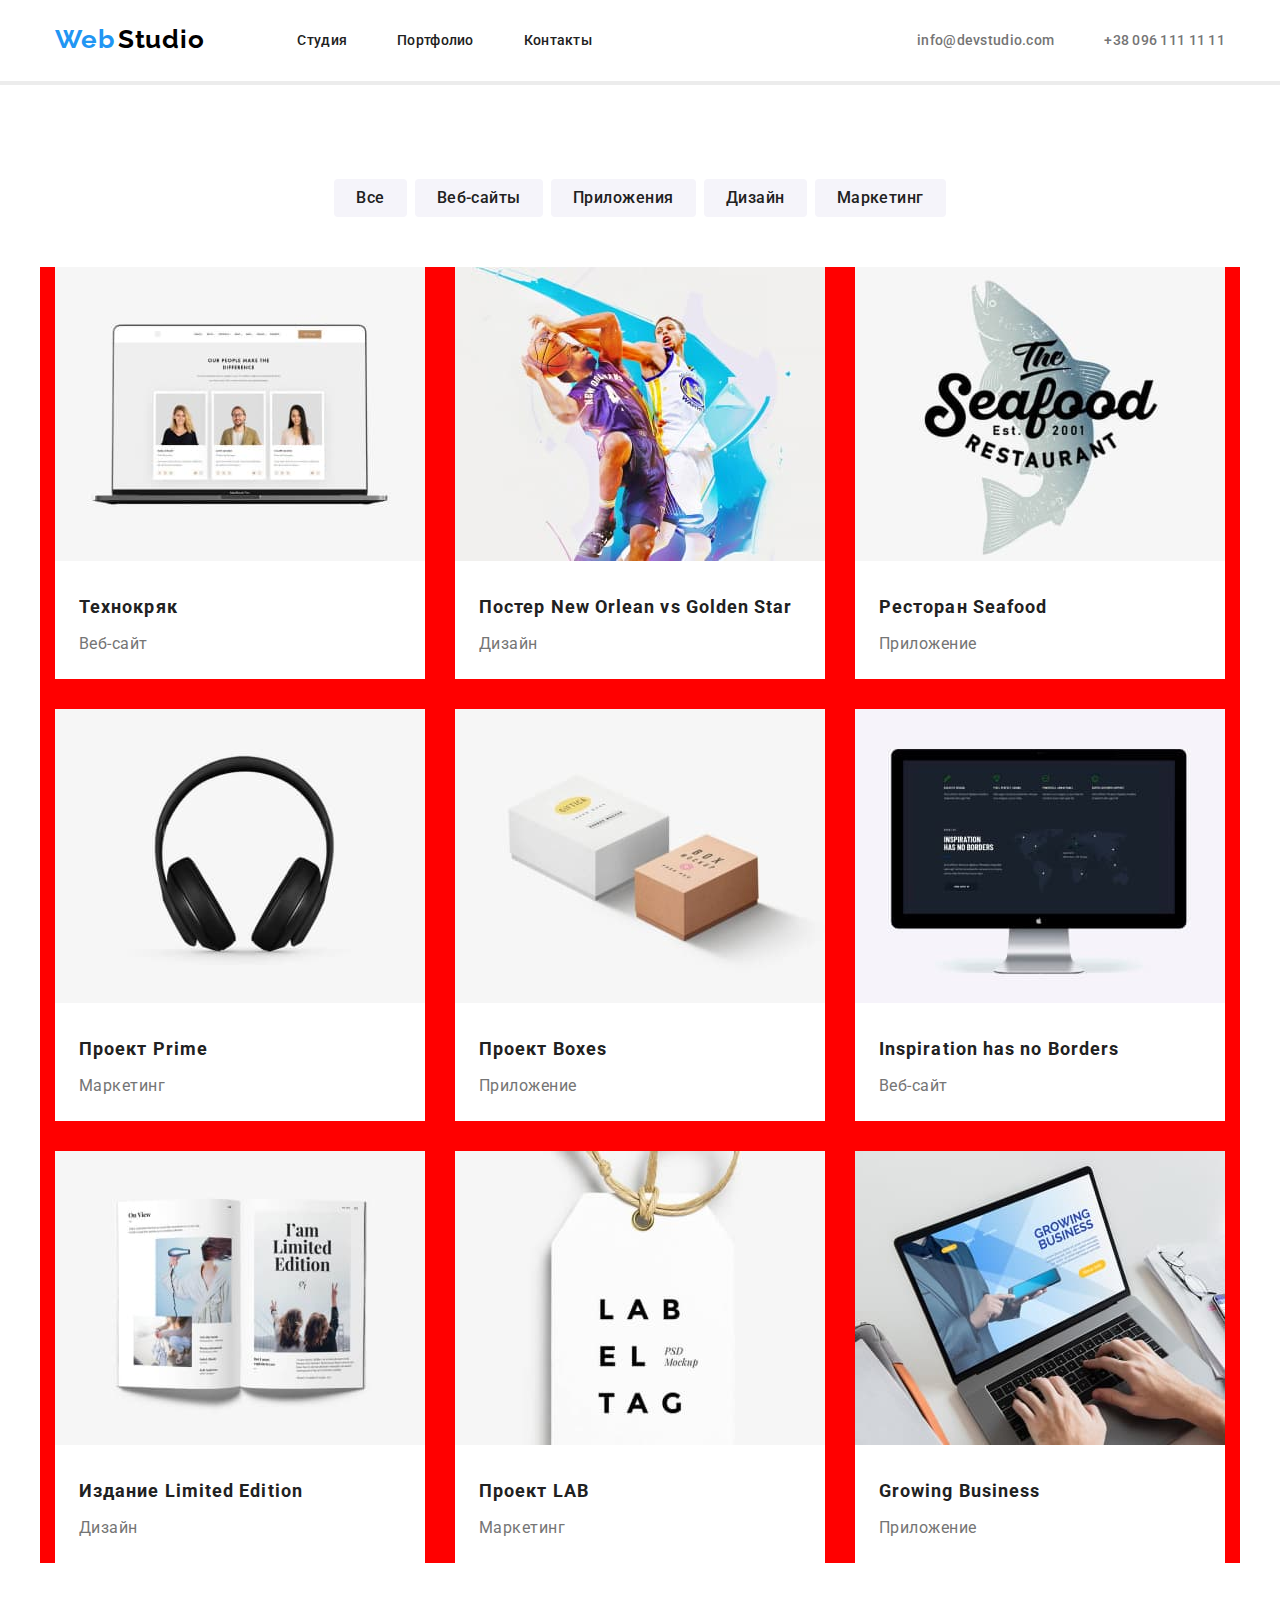
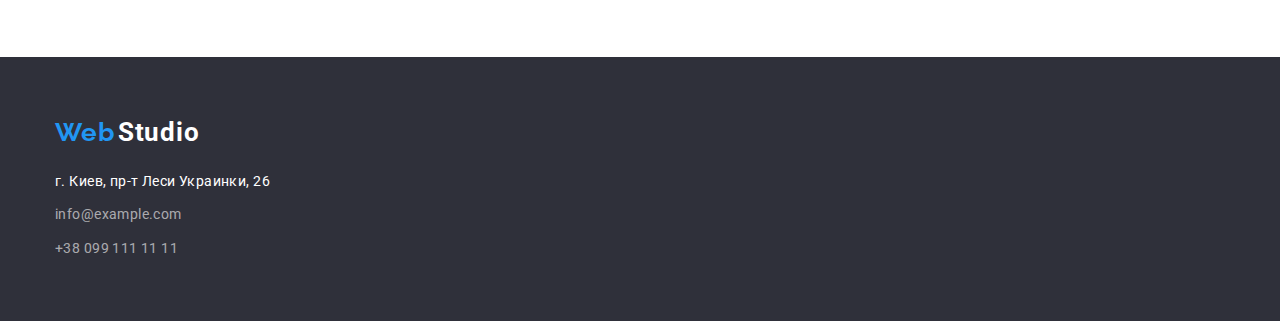
==== commit 91192615: "використав Gap для 2 page" ====
--- a/portfolio.html
+++ b/portfolio.html
@@ -5,11 +5,11 @@
     <meta http-equiv="X-UA-Compatible" content="IE=edge" />
     <meta name="viewport" content="width=device-width, initial-scale=1.0" />
     <meta name="description" content="Вивчення основ HTML5 для новачків" />
-    <title>HW03-1</title>
-      <!-- нормалізатор -->
+    <title>HW03-2</title>
+    <!-- нормалізатор -->
     <link
-    rel="stylesheet"
-    href="https://cdnjs.cloudflare.com/ajax/libs/modern-normalize/1.0.0/modern-normalize.min.css"
+      rel="stylesheet"
+      href="https://cdnjs.cloudflare.com/ajax/libs/modern-normalize/1.0.0/modern-normalize.min.css"
     />
     <link rel="stylesheet" href="css/styles.css" />
     <link
@@ -19,195 +19,213 @@
   </head>
   <body>
     <!--шапка сторінки-->
-      <header>
-        <div class="header">
-          <div class="container box-header">
-            <!--навігація сторінки-->
-            <nav class="box-nav">
-              <div class="header-link">
-                <a class="list" href="index.html"
-                ><span class="logo-web">Web</span>
-                <span class="logo-header">Studio</span>
-                </a>
-              </div>
-              
-              <ul class="header-items list">
-                <li>
-                  <a class="header-item list" href="./index.html">Студия</a>
-                </li>
-                <li>
-                  <a class="header-item list" href="./portfolio.html">Портфолио</a>
-                </li>
-                <li>
-                  <a class="header-item list" href="Контакты">Контакты</a>
-                </li>
-              </ul>
-            
-            </nav>
-          
-            <ul class="box-contacts list">
-              <li class="">
-                <a class="mail list" href="info@devstudio.com"
-                  >info@devstudio.com</a
-                >
-              </li>
-              <li class="">
-                <a class="phone list" href="tel:+380961111111"
-                  >+38 096 111 11 11</a
-                >
-              </li>
-            </ul>
-          </div>        
-        </div>
-        
-      </header>
+    <header class="header">
+      <div class="container box-header">
+        <!--навігація сторінки-->
+        <nav class="box-nav">
+          <div class="header-link">
+            <a class="list" href="index.html"
+              ><span class="logo-web">Web</span>
+              <span class="logo-header">Studio</span>
+            </a>
+          </div>
+
+          <ul class="header-items list">
+            <li>
+              <a class="header-item list" href="./index.html">Студия</a>
+            </li>
+            <li>
+              <a class="header-item list" href="./portfolio.html">Портфолио</a>
+            </li>
+            <li>
+              <a class="header-item list" href="Контакты">Контакты</a>
+            </li>
+          </ul>
+        </nav>
+
+        <ul class="box-contacts list">
+          <li class="">
+            <a class="mail list" href="info@devstudio.com"
+              >info@devstudio.com</a
+            >
+          </li>
+          <li class="">
+            <a class="phone list" href="tel:+380961111111">+38 096 111 11 11</a>
+          </li>
+        </ul>
+      </div>   
+    </header>
 
     <!-- унікальний контент сторінки -->
     <main>
       <h1 class="visually-hidden">портфоліо</h1>
-      <section>
-      <!-- filters -->
+      <section class="section">
+        <!-- filters -->
         <h2 class="visually-hidden">кнопки переходу по типам проектів</h2>
-        <ul class="list">
-          <li>
-            <button class="button" type="button">Все</button>
-          </li>
-          <li>
-            <button class="button" type="button">Веб-сайты</button>
-          </li>
-          <li>
-            <button class="button" type="button">Приложения</button>
-          </li>
-          <li>
-            <button class="button" type="button">Дизайн</button>
-          </li>
-          <li>
-            <button class="button" type="button">Маркетинг</button>
+        <ul class="filters container list">
+          <li class="button-filter-list">
+            <button class="button-filter" type="button">Все</button>
+          </li>
+          <li class="button-filter-list">
+            <button class="button-filter" type="button">Веб-сайты</button>
+          </li>
+          <li class="button-filter-list">
+            <button class="button-filter" type="button">Приложения</button>
+          </li>
+          <li class="button-filter-list">
+            <button class="button-filter" type="button">Дизайн</button>
+          </li>
+          <li class="button-filter-list">
+            <button class="button-filter" type="button">Маркетинг</button>
           </li>
         </ul>
-      <!-- projects -->
+        <!-- projects -->
         <h2 class="visually-hidden">проекти</h2>
-        <ul class="list">
-          <li>
+        <ul class="container project-cards list">
+          <li class="project-card">
             <img
               src="./images/projects/img-1.jpg"
               alt="на мониторе изображеньі три карточки с фото людей и описанием"
               width="370"
               height="294"
             />
-            <h3 class="project-name">Технокряк</h3>
-            <p class="project-type">Веб-сайт</p>
-          </li>
-
-          <li>
+            <div class="project-text">
+              <h3 class="project-name">Технокряк</h3>
+              <p class="project-type">Веб-сайт</p>
+            </div>
+          </li>
+
+          <li class="project-card">
             <img
               src="./images/projects/img-2.jpg"
               alt="два баскетболиста Нью Ороеан и Голден Стар в прьіжке"
               width="370"
               height="294"
             />
-            <h3 class="project-name">Постер New Orlean vs Golden Star</h3>
-            <p class="project-type">Дизайн</p>
-          </li>
-
-          <li>
+            <div class="project-text">
+              <h3 class="project-name">Постер New Orlean vs Golden Star</h3>
+              <p class="project-type">Дизайн</p>
+            </div>            
+          </li>
+
+          <li class="project-card">
             <img
               src="./images/projects/img-3.jpg"
               alt="ємблема ресторана сифуд"
               width="370"
               height="294"
             />
-            <h3 class="project-name">Ресторан Seafood</h3>
-            <p class="project-type">Приложение</p>
-          </li>
-
-          <li>
+            <div class="project-text">
+              <h3 class="project-name">Ресторан Seafood</h3>
+              <p class="project-type">Приложение</p>
+            </div>            
+          </li>
+
+          <li class="project-card">
             <img
               src="./images/projects/img-4.jpg"
               alt="черньіе наушники"
               width="370"
               height="294"
             />
-            <h3 class="project-name">Проект Prime</h3>
-            <p class="project-type">Маркетинг</p>
-          </li>
-
-          <li>
+            <div class="project-text">
+              <h3 class="project-name">Проект Prime</h3>
+              <p class="project-type">Маркетинг</p>
+            </div>           
+          </li>
+
+          <li class="project-card">
             <img
               src="./images/projects/img-5.jpg"
               alt="две коробки разного размера"
               width="370"
               height="294"
             />
-            <h3 class="project-name">Проект Boxes</h3>
-            <p class="project-type">Приложение</p>
-          </li>
-
-          <li>
+            <div class="project-text">
+              <h3 class="project-name">Проект Boxes</h3>
+              <p class="project-type">Приложение</p>
+            </div>           
+          </li>
+
+          <li class="project-card">
             <img
               src="./images/projects/img-6.jpg"
               alt="карта мира и колонки с текстом"
               width="370"
               height="294"
             />
-            <h3 class="project-name">Inspiration has no Borders</h3>
-            <p class="project-type">Веб-сайт</p>
-          </li>
-
-          <li>
+            <div class="project-text">
+              <h3 class="project-name">Inspiration has no Borders</h3>
+              <p class="project-type">Веб-сайт</p>
+            </div>           
+          </li>
+
+          <li class="project-card">
             <img
               src="./images/projects/img-7.jpg"
               alt="брошюра с текстом ай єм лимитед єдишн"
               width="370"
               height="294"
             />
-            <h3 class="project-name">Издание Limited Edition</h3>
-            <p class="project-type">Дизайн</p>
-          </li>
-
-          <li>
+            <div class="project-text">
+              <h3 class="project-name">Издание Limited Edition</h3>
+              <p class="project-type">Дизайн</p>
+            </div>           
+          </li>
+
+          <li class="project-card">
             <img
               src="./images/projects/img-8.jpg"
               alt="єтикетка лаб єль таг"
               width="370"
               height="294"
             />
-            <h3 class="project-name">Проект LAB</h3>
-            <p class="project-type">Маркетинг</p>
-          </li>
-
-          <li>
+            <div class="project-text">
+              <h3 class="project-name">Проект LAB</h3>
+              <p class="project-type">Маркетинг</p>
+            </div>            
+          </li>
+
+          <li class="project-card">
             <img
               src="./images/projects/img-9.jpg"
               alt="лаптоп программиста с заставкой Гроавин бизнес"
               width="370"
               height="294"
             />
-            <h3 class="project-name">Growing Business</h3>
-            <p class="project-type">Приложение</p>
+            <div class="project-text">
+              <h3 class="project-name">Growing Business</h3>
+              <p class="project-type">Приложение</p>
+            </div>           
           </li>
         </ul>
       </section>
     </main>
     <!-- підвал сторінки -->
     <footer class="footer">
-      <a class="header-link list" href="index.html"><span class="logo-web">Web</span>
-        <span class="logo-footer">Studio</span></a>
-      <address>
-        <ul class="adress-list list">
-          <li>
-            <p class="adress-text">г. Киев, пр-т Леси Украинки, 26</p>
-          </li>
-          <li>
-            <a class="adress-link list" href="info@example.com">info@example.com</a>
-          </li>
-          <li>
-            <a class="adress-link list" href="tel:+380991111111">+38 099 111 11 11</a>
-          </li>
-        </ul>
-      </address>
-  </footer>
-    </div>
-</body>
+      <div class="container">
+        <a class="footer-link list" href="index.html"
+          ><span class="logo-web">Web</span>
+          <span class="logo-footer">Studio</span>
+        </a>
+        <address>
+          <ul class="adress-list list">
+            <li>
+              <p class="adress-text">г. Киев, пр-т Леси Украинки, 26</p>
+            </li>
+            <li>
+              <a class="adress-link list" href="info@example.com"
+                >info@example.com</a
+              >
+            </li>
+            <li>
+              <a class="adress-link list" href="tel:+380991111111"
+                >+38 099 111 11 11</a
+              >
+            </li>
+          </ul>
+        </address>
+      </div>
+    </footer>
+  </body>
 </html>
-
--- a/css/styles.css
+++ b/css/styles.css
@@ -9,6 +9,7 @@
     --bgc-ourcom: #F5F4FA; 
     --bgc-foot-hero: #2F303A;
     --adress-link: rgba(255, 255, 255, 0.6);
+    --border-card: #EEEEEE;
 }
 
 html {
@@ -81,7 +82,7 @@
 /* nav */
 /* logo */
 .header{
-    background-color: var(--text-third-tlbgc)
+    border-bottom: 4px solid var(--header-line);
 }
 
 .box-header{
@@ -93,13 +94,9 @@
 .box-nav{
     display: flex;
     align-items: center;
-    outline: 2px solid rgb(0, 0, 0);
-    background-color: rgb(255, 0, 0);
 }
 
 .header-link{
-    outline: 2px solid rgb(142, 22, 22);
-    background-color: rgb(15, 7, 253);
     padding: 24px 68px 25px 0px;
 }
 
@@ -130,8 +127,6 @@
 .header-items{
     display: flex;
     align-items: center;
-    outline: 2px solid rgb(142, 22, 118);
-    background-color: rgb(0, 255, 136);
 }
 
 .header-item {
@@ -141,9 +136,10 @@
     line-height: 1.1;
     letter-spacing: 0.02em;
     padding: 32px 25px 32px 25px;
-}
-
-.header-item:hover,:focus{
+
+}
+
+.header-item:hover, :focus{
     color:var(--brand-color);
 }
 
@@ -152,8 +148,6 @@
 .box-contacts{
     display: flex;
     align-items: center;
-    outline: 2px solid rgb(32, 22, 142);
-    background-color: rgb(160, 233, 233);
 }
 
 
@@ -174,11 +168,14 @@
     margin-left: 50px;
 }
 
-.mail,
-.phone :hover,:focus{
+
+.mail:hover,:focus{
     color: var(--brand-color);
 }
 
+.phone:hover,:focus{
+    color: var(--brand-color);
+}
 
 /* main */
 /* hero */
@@ -198,9 +195,6 @@
     text-transform: uppercase;
     color: var(--text-third-tlbgc);
     margin-bottom: 30px;
-    outline: 2px solid rgb(32, 22, 142);
-    background-color: rgb(160, 233, 233);
-
 }
 
 .button-hero{
@@ -216,8 +210,7 @@
     border-radius: 4px;
     padding: 10px 32px;
     box-shadow: 0px 4px 4px rgba(0, 0, 0, 0.15);
-    outline: 2px solid rgb(142, 22, 22);
-    background-color: rgb(15, 7, 253);
+
 }  
 
 
@@ -225,18 +218,14 @@
 
 .features {
     display: flex;
-    outline: 2px solid rgb(142, 22, 22);
-    background-color: rgb(15, 7, 253);
 } 
 
 .features-items{
     display: flex;
-    outline: 2px solid rgb(32, 22, 142);
-    background-color: rgb(160, 233, 233);
 }
 
 .features-item{
-    max-width: 270px;
+    width: 270px;
 }
 
 .features-item:not(:last-child){
@@ -265,8 +254,7 @@
 /* чем мьі занимаемся/діяльність/activity */
 
 .activity{
-    outline: 2px solid rgb(32, 22, 142);
-    background-color: rgb(160, 233, 233);
+
 }
 
 .activity-title{
@@ -286,13 +274,9 @@
 /* наша команда */
 
 .team{
-    outline: 2px solid rgb(32, 22, 142);
     background-color: var(--bgc-ourcom);
 }
 
-.container{
-    outline: 6px solid blueviolet;
-}
 
 .team-title{
     font-weight: 700;
@@ -332,22 +316,57 @@
 
 /* page2 portfolio */
 
-.button{
+.filters{
+    display: flex;
+    justify-content: center;
+    margin-bottom: 50px;
+}
+
+
+.button-filter{
+    /* display: inline-block; */
     color: var(--text-first);
     background-color: var(--bgc-ourcom);
+    border-radius: 4px;
     cursor: pointer;
+    padding: 6px 22px;
     font-family: 'Roboto';
     font-style: normal;
     font-weight: 500;
     font-size: 16px;
-    line-height: 1.6;
-    text-align: center;
-    letter-spacing: 0.03em;
-}
-
-.button:hover,:focus{    
+    line-height: calc(26/16);
+    text-align: center;
+    letter-spacing: 0.03em;
+    border: 0px solid transparent;
+}
+
+.button-filter-list:not(:last-child){
+    margin-right: 8px;
+}
+
+.button-filter:hover,:focus{    
     background-color: var(--brand-color);
     color:var(--text-third-tlbgc);
+}
+
+.project-cards{
+    outline: #2196F3;
+    display: flex;
+    flex-wrap: wrap;
+    background-color: red;
+    gap: 30px;
+}
+
+.project-card{
+    background: var(--text-third-tlbgc);
+    border: 1px solid var(#EEEEEE)
+}
+
+.project-text{
+    padding: 20px 24px;
+    border-color: #000000;
+    border: 4px;
+
 }
 
 .project-name{
@@ -355,6 +374,7 @@
     font-size: 18px;
     line-height: 2;
     letter-spacing: 0.06em;
+    margin-bottom: 4px;
 }
 
 .project-type{
@@ -362,6 +382,7 @@
     font-size: 16px;
     line-height: 1.9;
     letter-spacing: 0.03em;
+    margin-bottom: 0px;
 }
 
 
@@ -396,8 +417,7 @@
 
 address {
     width: 231px;
-    height: max-content;
-    font-style: normal;
+    /* height: max-content; */
 }
 
 .adress-text{
@@ -408,10 +428,12 @@
     margin-bottom: 0px;
 }
 .adress-link{
+    display: inline-block;
     color: var(--adress-link);
     font-size: 14px;
     line-height: calc(24/14);
     letter-spacing: 0.03em;
+    margin-top: 9px;
 }
 
 .adress-link:hover,:focus{
